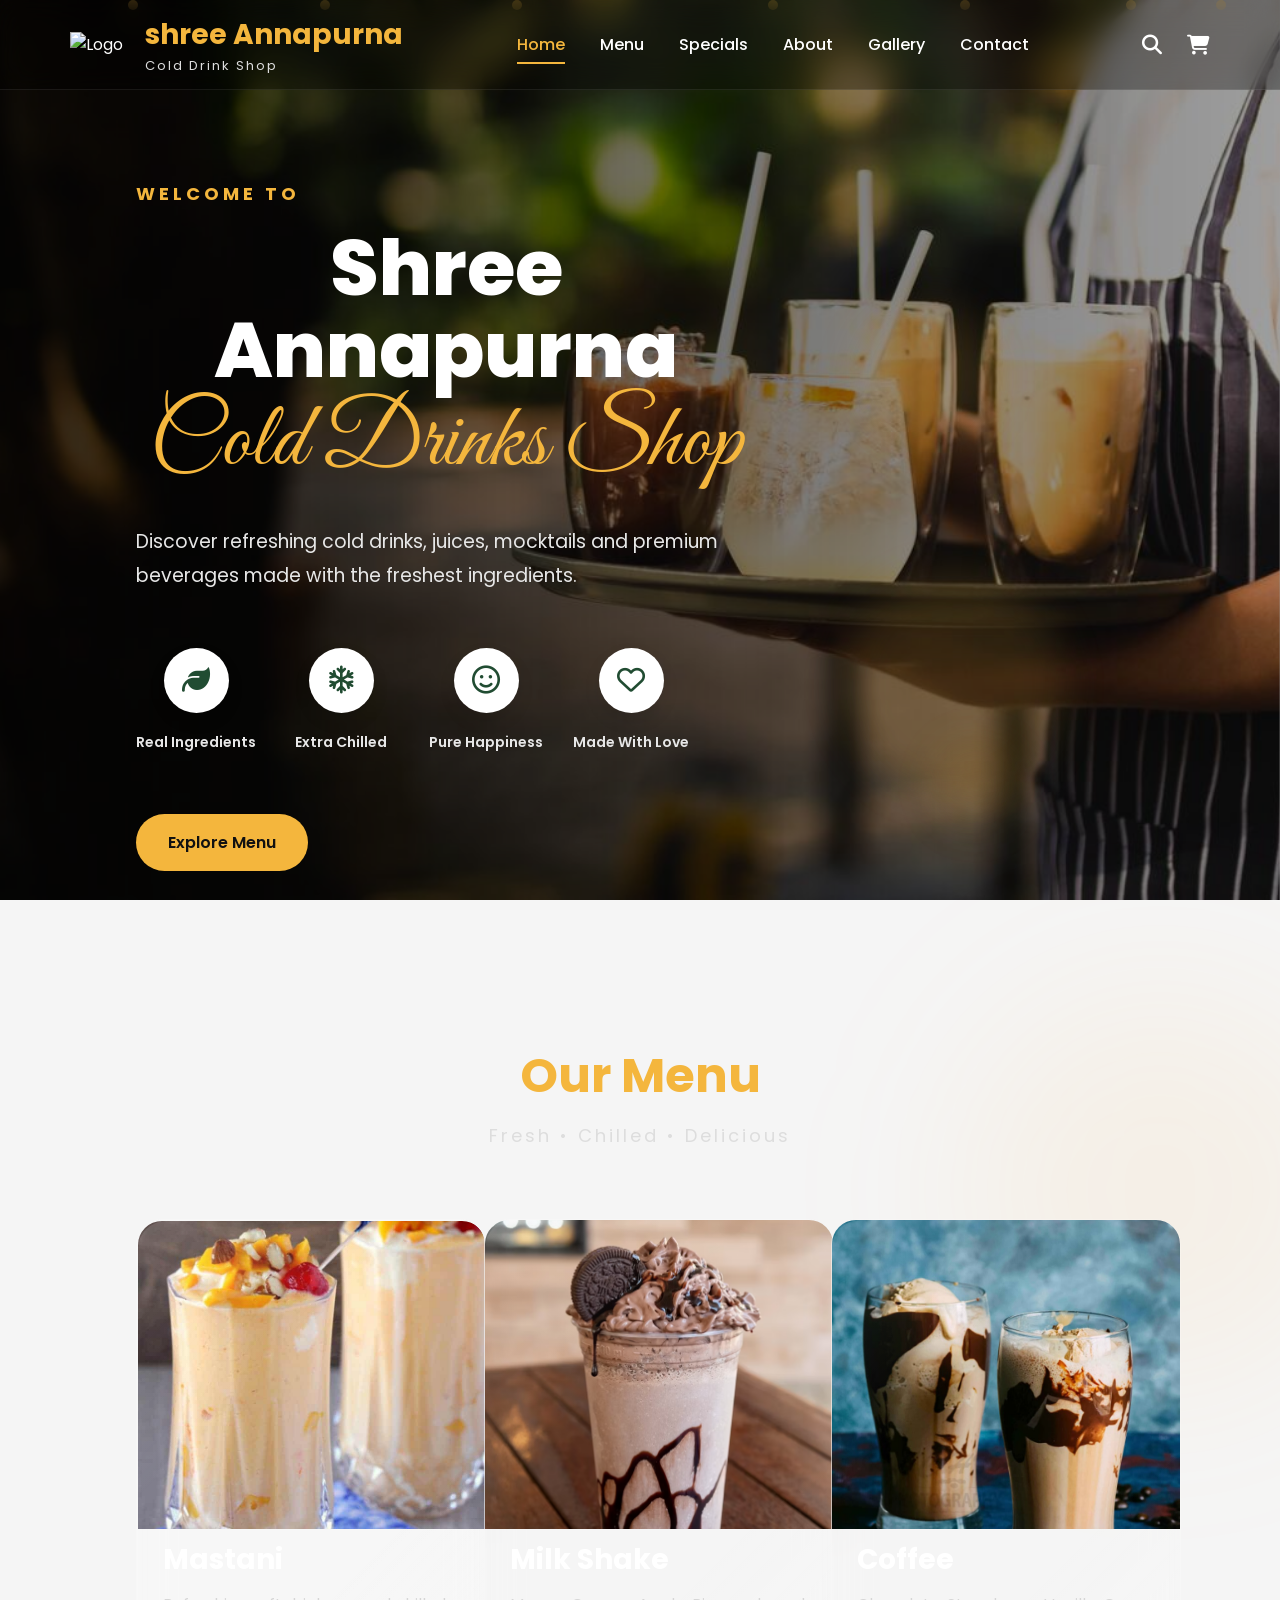
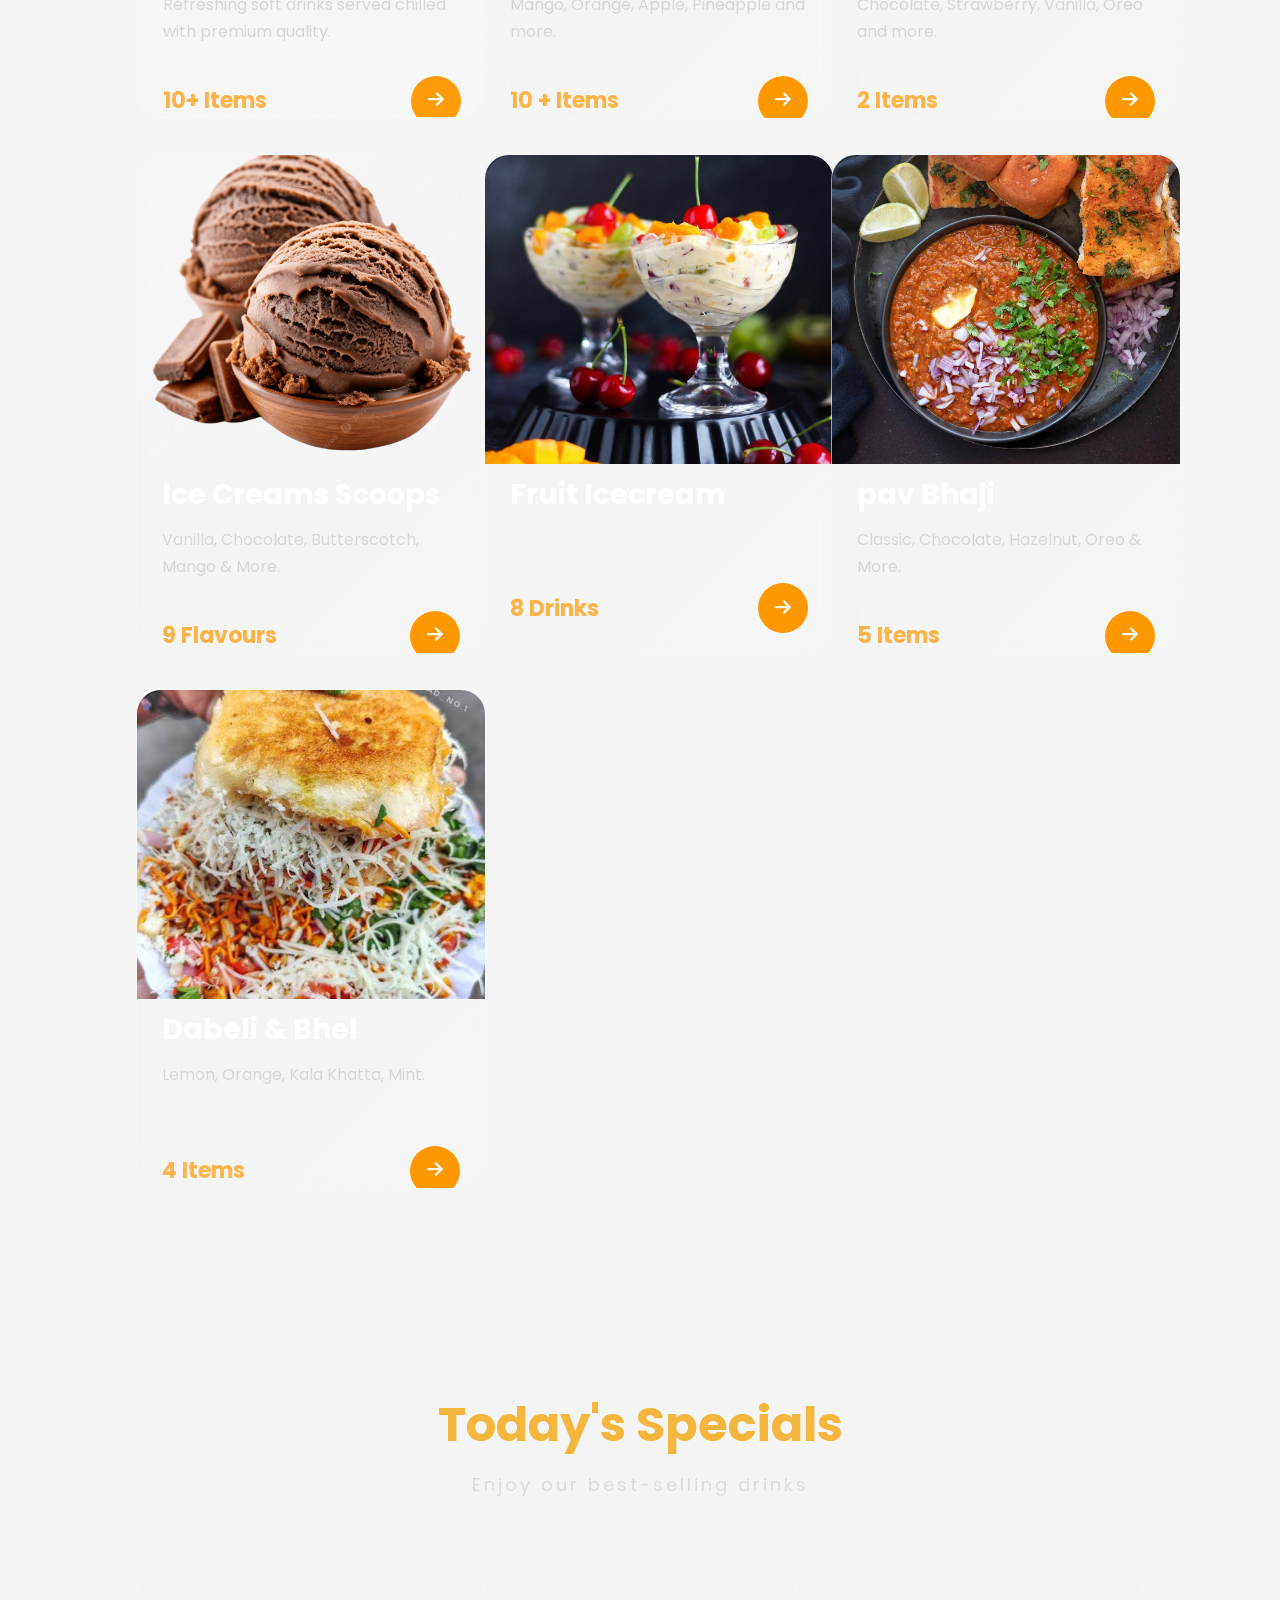
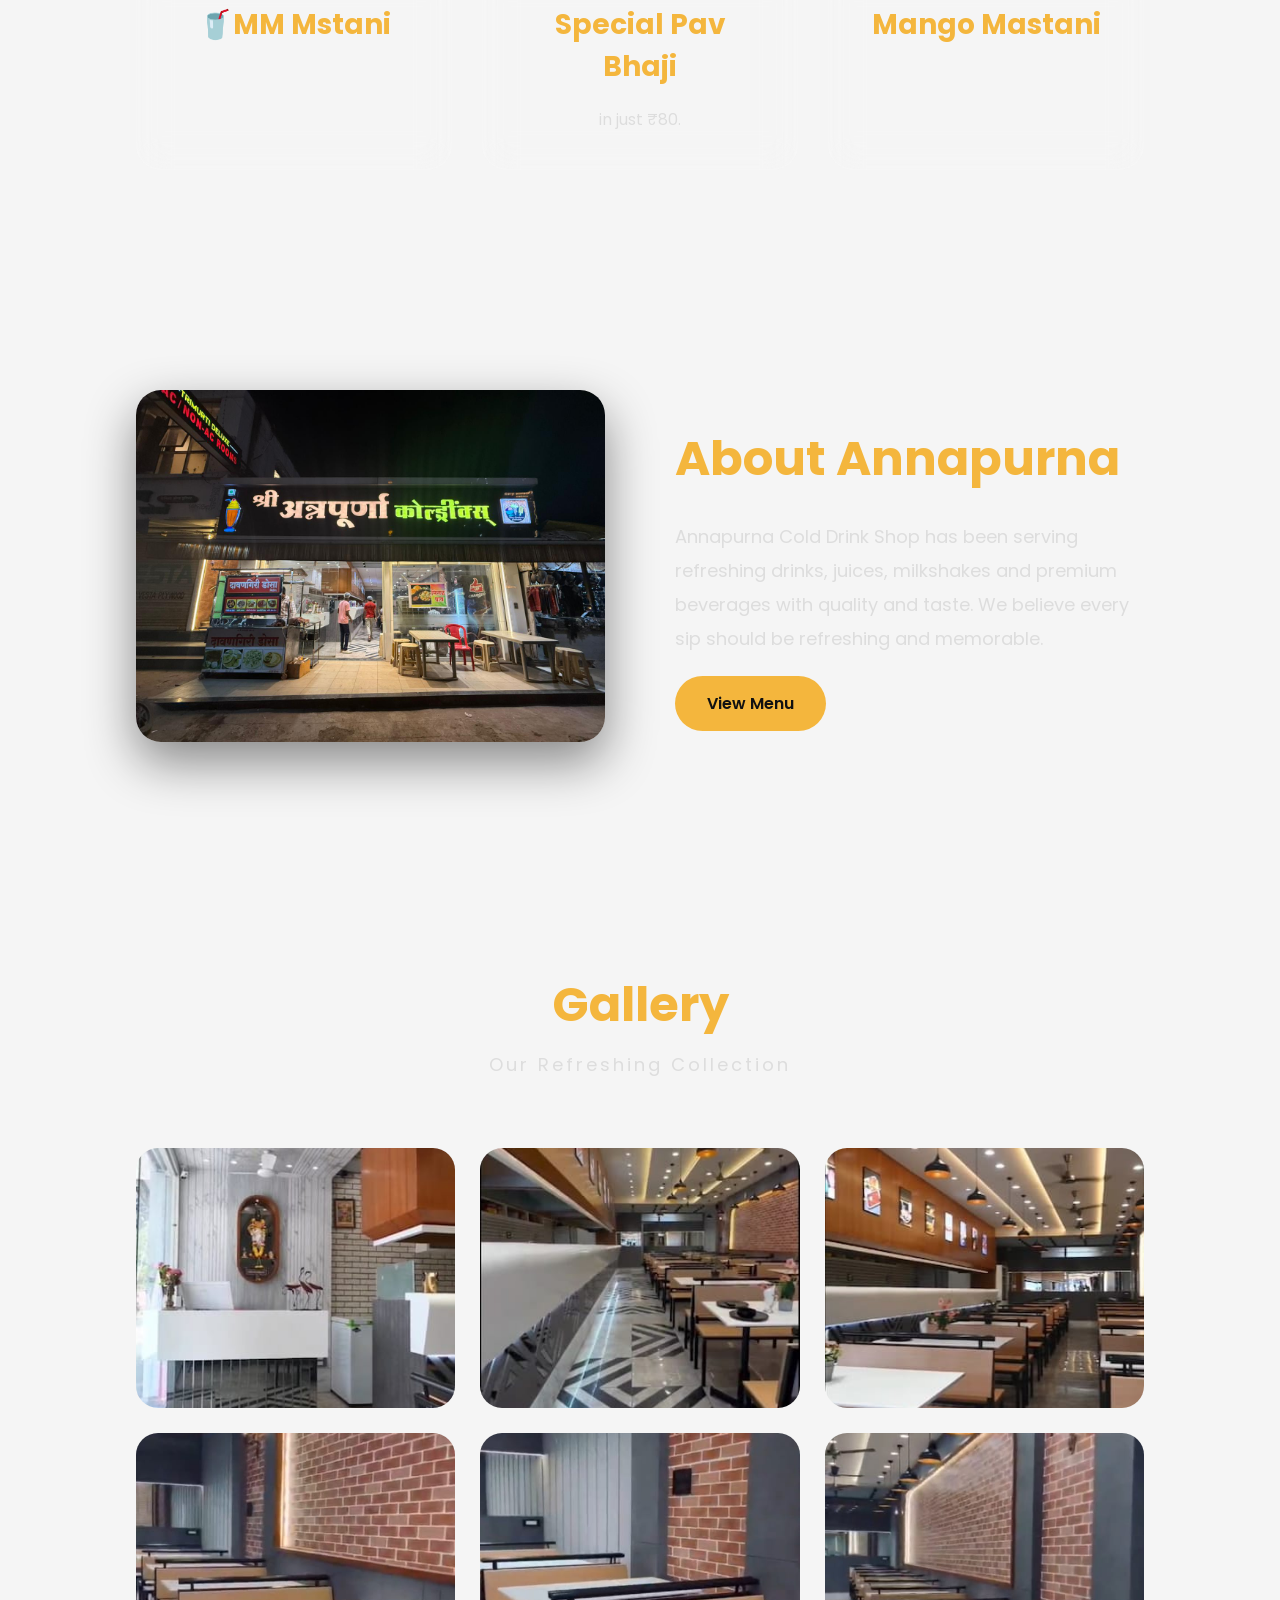
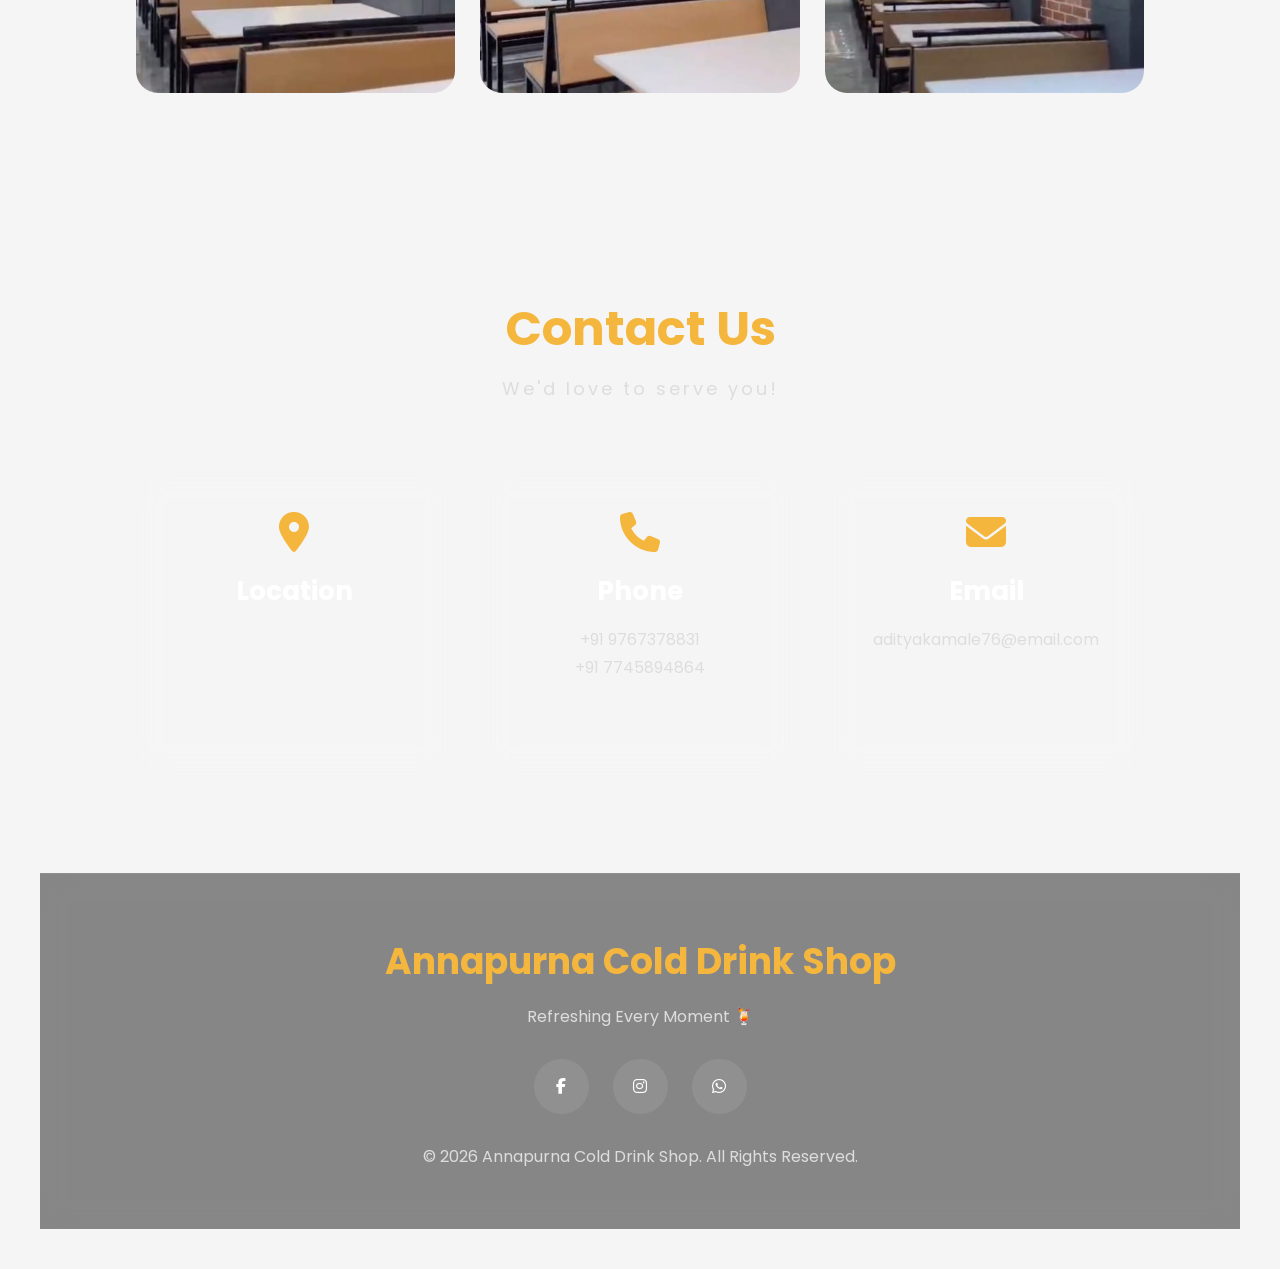
==== index.html @ a6bd31ee "Add files via upload" ====
<!DOCTYPE html>
<html lang="en">

<head>

    <meta charset="UTF-8">
    <meta name="viewport" content="width=device-width, initial-scale=1.0">

    <title>Annapurna Cold Drink Shop</title>

    <link rel="stylesheet" href="menu1.css">

    <!-- Google Fonts -->
    <link rel="preconnect" href="https://fonts.googleapis.com">

    <link rel="preconnect" href="https://fonts.gstatic.com" crossorigin>

    <link href="https://fonts.googleapis.com/css2?family=Poppins:wght@300;400;500;600;700;800&family=Great+Vibes&display=swap" rel="stylesheet">

    <!-- Font Awesome -->

    <link rel="stylesheet"
    href="https://cdnjs.cloudflare.com/ajax/libs/font-awesome/6.7.2/css/all.min.css">

</head>

<body>

    <!-- Background -->

    <div class="background"></div>

    <div class="overlay"></div>

    <!-- Floating Bubbles -->

    <div class="particles">

        <span></span>
        <span></span>
        <span></span>
        <span></span>
        <span></span>
        <span></span>
        <span></span>

    </div>

    <!-- ==========================
            NAVBAR
    =========================== -->

    <header class="navbar">

        <div class="logo">

            <img src="images/logo.png" alt="Logo">

            <div class="logo-text">

                <h2>shree Annapurna</h2>

                <p>Cold Drink Shop</p>

            </div>

        </div>

        <nav>

            <ul>

                <li><a href="#" class="active">Home</a></li>

                <li><a href="#menu">Menu</a></li>

                <li><a href="#special">Specials</a></li>

                <li><a href="#about">About</a></li>

                <li><a href="#gallery">Gallery</a></li>

                <li><a href="#contact">Contact</a></li>

            </ul>

        </nav>

        <div class="nav-icons">

            <i class="fa-solid fa-magnifying-glass"></i>

            <i class="fa-solid fa-cart-shopping"></i>

        </div>

    </header>

    <!-- ==========================
            HERO
    =========================== -->

    <section class="hero" id="home">

        <!-- Left Side -->

        <div class="hero-left">

            <h4>WELCOME TO</h4>

            <h1>

                Shree Annapurna

                <span>Cold Drinks Shop</span>

            </h1>

            <p>

                Discover refreshing cold drinks, juices,
                mocktails and premium beverages made
                with the freshest ingredients.

            </p>

			
			
			<div class="features">

<div class="feature">

<i class="fa-solid fa-leaf"></i>

<p>Real Ingredients</p>

</div>

<div class="feature">

<i class="fa-regular fa-snowflake"></i>

<p>Extra Chilled</p>

</div>

<div class="feature">

<i class="fa-regular fa-face-smile"></i>

<p>Pure Happiness</p>

</div>

<div class="feature">

<i class="fa-regular fa-heart"></i>

<p>Made With Love</p>

</div>

</div>


 <div class="hero-buttons">

                <a href="#menu" class="explore-btn">

                    Explore Menu

                </a>

               

            </div>


</div>
		
           

</div>

        

        <!-- Right Side -->

        <div class="hero-right">



            <div class="circle one"></div>

            <div class="circle two"></div>

            <div class="circle three"></div>

        </div>

    </section>

    <!-- ==========================
            MENU
    =========================== -->

    <section id="menu" class="menu-section">

        <div class="section-heading">

            <h2>Our Menu</h2>

            <p>

                Fresh • Chilled • Delicious

            </p>

        </div>

         <div class="menu-grid">

            <!-- mastani -->

            <a href="mastani.html" class="card">

               <div class="card">
    <div class="card-image">
        <img src="images/mastani.jpg" alt="Cold Drink">
    </div>

    <div class="card-content">
        <h3>Mastani</h3>
        <p>Refreshing soft drinks served chilled with premium quality.</p>

        <div class="price-row">
            <span>10+ Items</span>
            <button>

                            <i class="fa-solid fa-arrow-right"></i>

                        </button>
        </div>
    </div>
</div>

            </a>

            <!-- milkshake -->

            <a href="milkshake.html" class="card">

                <div class="card-image">

                    <img src="images/milkshake.avif" alt="Juices">

                </div>

                <div class="card-content">

                    <h3>Milk Shake</h3>

                    <p>

                        Mango, Orange,
                        Apple, Pineapple
                        and more.

                    </p>

                    <div class="price-row">

                        <span>10	+ Items</span>

                        <button>

                            <i class="fa-solid fa-arrow-right"></i>

                        </button>

                    </div>

                </div>

            </a>

            <!-- Cold Coffee -->

            <a href="ColdCoffee.html" class="card">

                <div class="card-image">

                    <img src="images/coffee.jpeg" alt="Milkshakes">

                </div>

                <div class="card-content">

                    <h3>Coffee</h3>

                    <p>

                        Chocolate,
                        Strawberry,
                        Vanilla,
                        Oreo and more.

                    </p>

                    <div class="price-row">

                        <span>2 Items</span>

                        <button>

                            <i class="fa-solid fa-arrow-right"></i>

                        </button>

                    </div>

                </div>

            </a>
			            <!-- Ice Creams -->

            <a href="ice-creams.html" class="card">

                <div class="card-image">

                    <img src="images/ice cream scoop.png" alt="Ice Cream">

                </div>

                <div class="card-content">

                    <h3>Ice Creams Scoops</h3>

                    <p>

                        Vanilla, Chocolate,
                        Butterscotch,
                        Mango & More.

                    </p>

                    <div class="price-row">

                        <span>9 Flavours</span>

                        <button>

                            <i class="fa-solid fa-arrow-right"></i>

                        </button>

                    </div>

                </div>

            </a>

            <!--Special Fruit Icecream -->

            <a href="fruiticecream.html" class="card">

                <div class="card-image">

                    <img src="images/specialice.jpeg" alt="Mocktails">

                </div>

                <div class="card-content">

                    <h3> Fruit Icecream</h3>

                   

                    <div class="price-row">

                        <span>8 Drinks</span>

                        <button>

                            <i class="fa-solid fa-arrow-right"></i>

                        </button>

                    </div>

                </div>

            </a>

            <!-- pav Bhaji -->

            <a href="pavbhaji.html" class="card">

                <div class="card-image">

                    <img src="images/pp.jpg" alt="Coffee">

                </div>

                <div class="card-content">

                    <h3> pav Bhaji</h3>

                    <p>

                        Classic,
                        Chocolate,
                        Hazelnut,
                        Oreo & More.

                    </p>

                    <div class="price-row">

                        <span>5 Items</span>

                        <button>

                            <i class="fa-solid fa-arrow-right"></i>

                        </button>

                    </div>

                </div>

            </a>

            <!--Dabeli & Bhel-->

            <a href="dabeli.html" class="card">

                <div class="card-image">

                    <img src="images/dabeli.jpeg" alt="Soda">

                </div>

                <div class="card-content">

                    <h3>Dabeli & Bhel</h3>

                    <p>

                        Lemon,
                        Orange,
                        Kala Khatta,
                        Mint.

                    </p>

                    <div class="price-row">

                        <span>4 Items</span>

                        <button>

                            <i class="fa-solid fa-arrow-right"></i>

                        </button>

                    </div>

                </div>

            </a>

            

        </div>

    </section>


    <!-- ==========================
            SPECIAL OFFERS
    =========================== -->

    <section id="special" class="special-section">

        <div class="section-heading">

            <h2>Today's Specials</h2>

            <p>Enjoy our best-selling drinks</p>

        </div>

        <div class="special-container">

            <div class="special-card">

                <h3>🥤MM Mstani</h3>

                <p></p>

            </div>

            <div class="special-card">

                <h3>Special Pav Bhaji</h3>

                <p>in just ₹80.</p>

            </div>

            <div class="special-card">

                <h3>Mango Mastani</h3>

                <p></p>

            </div>

        </div>

    </section>

    <!-- ==========================
            ABOUT
    =========================== -->

    <section id="about" class="about-section">

        <div class="about-image">

            <img src="images/shop.jpeg" alt="Shop">

        </div>

        <div class="about-content">

            <h2>About Annapurna</h2>

            <p>

                Annapurna Cold Drink Shop has been serving refreshing drinks,
                juices, milkshakes and premium beverages with quality and taste.
                We believe every sip should be refreshing and memorable.

            </p>

            <a href="#menu" class="explore-btn">

                View Menu

            </a>

        </div>

    </section>

    <!-- ==========================
            GALLERY
    =========================== -->

    <section id="gallery" class="gallery-section">

        <div class="section-heading">

            <h2>Gallery</h2>

            <p>Our Refreshing Collection</p>

        </div>

        <div class="gallery-grid">

            <img src="images/anu1.jpeg" alt="">
            <img src="images/anu2.jpeg" alt="">
            <img src="images/anu3.jpeg" alt="">
            <img src="images/anu4.jpeg" alt="">
            <img src="images/anu5.jpeg" alt="">
            <img src="images/anu6.jpeg" alt="">

        </div>

    </section>

    <!-- ==========================
            CONTACT
    =========================== -->

    <section id="contact" class="contact-section">

        <div class="section-heading">

            <h2>Contact Us</h2>

            <p>We'd love to serve you!</p>

        </div>

        <div class="contact-box">

            <div>

                <i class="fa-solid fa-location-dot"></i>

                <h3>Location</h3>
               <iframe
                src="https://www.google.com/maps?q=17.676378,75.331131&z=18&output=embed"
                width="80%"
                height="100"
                style="border:0; border-radius:15px;"
                allowfullscreen=""
                loading="lazy"
                referrerpolicy="no-referrer-when-downgrade">
            </iframe>
            </div>

            <div>

                <i class="fa-solid fa-phone"></i>

                <h3>Phone</h3>

                <p>+91 9767378831</p>
				<p>+91 7745894864</p>

            </div>

            <div>

                <i class="fa-solid fa-envelope"></i>

                <h3>Email</h3>

                <p>adityakamale76@email.com</p>

            </div>

        </div>

    </section>

    <!-- ==========================
            FOOTER
    =========================== -->

    <footer>

        <h2>Annapurna Cold Drink Shop</h2>

        <p>Refreshing Every Moment 🍹</p>

        <div class="footer-social">

            <a href="#"><i class="fab fa-facebook-f"></i></a>

            <a href="#"><i class="fab fa-instagram"></i></a>

            <a href="#"><i class="fab fa-whatsapp"></i></a>

        </div>

        <p class="copyright">

            © 2026 Annapurna Cold Drink Shop. All Rights Reserved.

        </p>

    </footer>

    <script src="script.js"></script>

</body>

</html>
---- menu1.css ----
/*==========================================
            GOOGLE FONT & RESET
==========================================*/

*{
    margin:0;
    padding:0;
    box-sizing:border-box;
    scroll-behavior:smooth;
}

body{

    font-family:'Poppins',sans-serif;
    background:#000;
    color:#fff;
    overflow-x:hidden;

}

:root{

    --gold:#f4b63d;
    --white:#ffffff;
    --glass:rgba(255,255,255,.08);

}

/*==========================================
            BACKGROUND
==========================================*/

.background{

    position:fixed;
    inset:0;

    background:url("images/hero-bg.jpg")
    center center/cover no-repeat;

    z-index:-3;

    animation:zoomBg 18s ease-in-out infinite alternate;

}

.overlay{

    position:fixed;
    inset:0;

    background:linear-gradient(
        90deg,
        rgba(0,0,0,.82),
        rgba(0,0,0,.55),
        rgba(0,0,0,.35)
    );

    z-index:-2;

}

@keyframes zoomBg{

    from{

        transform:scale(1);

    }

    to{

        transform:scale(1.08);

    }

}

/*==========================================
            FLOATING PARTICLES
==========================================*/

.particles{

    position:fixed;
    inset:0;
    pointer-events:none;
    overflow:hidden;

}

.particles span{

    position:absolute;

    width:10px;
    height:10px;

    background:var(--gold);

    border-radius:50%;

    opacity:.5;

    animation:float 15s linear infinite;

}

.particles span:nth-child(1){

left:10%;
animation-duration:10s;

}

.particles span:nth-child(2){

left:25%;
animation-duration:15s;

}

.particles span:nth-child(3){

left:40%;
animation-duration:12s;

}

.particles span:nth-child(4){

left:60%;
animation-duration:18s;

}

.particles span:nth-child(5){

left:75%;
animation-duration:11s;

}

.particles span:nth-child(6){

left:88%;
animation-duration:16s;

}

.particles span:nth-child(7){

left:95%;
animation-duration:13s;

}

@keyframes float{

0%{

transform:translateY(110vh) scale(.5);
opacity:0;

}

20%{

opacity:.6;

}

100%{

transform:translateY(-20vh) scale(1.6);
opacity:0;

}

}

/*==========================================
            NAVBAR
==========================================*/

.navbar{

position:fixed;

top:0;
left:0;

width:100%;
height:90px;

display:flex;

justify-content:space-between;

align-items:center;

padding:0 70px;

background:rgba(0,0,0,.30);

backdrop-filter:blur(15px);

border-bottom:1px solid rgba(255,255,255,.08);

z-index:9999;

}

.logo{

display:flex;

align-items:center;

gap:15px;

}

.logo img{

width:60px;

}

.logo-text h2{

font-size:28px;

color:var(--gold);

}

.logo-text p{

font-size:13px;

letter-spacing:2px;

color:#ddd;

}

.navbar nav ul{

display:flex;

gap:35px;

list-style:none;

}

.navbar nav ul li a{

text-decoration:none;

color:#fff;

font-size:16px;

font-weight:500;

position:relative;

transition:.3s;

}

.navbar nav ul li a:hover,

.navbar nav ul li a.active{

color:var(--gold);

}

.navbar nav ul li a::after{

content:"";

position:absolute;

bottom:-8px;
left:0;

width:0;
height:2px;

background:var(--gold);

transition:.4s;

}

.navbar nav ul li a:hover::after,

.navbar nav ul li a.active::after{

width:100%;

}

.nav-icons{

display:flex;

gap:25px;

}

.nav-icons i{

font-size:20px;

cursor:pointer;

transition:.3s;

}

.nav-icons i:hover{

color:var(--gold);

transform:scale(1.2);

}

/*==========================================
            HERO SECTION
==========================================*/

.hero{

min-height:100vh;

padding:130px 8% 60px;

display:flex;

align-items:center;

justify-content:space-between;

gap:60px;

}

.hero-left{

max-width:620px;

animation:fadeLeft 1s ease;

}

.hero-left h4{

font-size:18px;

letter-spacing:4px;

color:var(--gold);

margin-bottom:20px;

}

.hero-left h1{

font-size:78px;

line-height:82px;

font-weight:800;

}

.hero-left h1 span{

display:block;

font-family:'Great Vibes',cursive;

font-size:92px;

font-weight:400;

color:var(--gold);

margin-top:12px;

}

.hero-left p{

margin:35px 0;

font-size:19px;

line-height:34px;

color:#e7e7e7;

}

/*==========================================
            BUTTONS
==========================================*/

.hero-buttons{

display:flex;

gap:20px;

margin-top:20px;

}

.explore-btn,

.contact-btn{

padding:16px 32px;

border-radius:40px;

text-decoration:none;

font-weight:600;

transition:.4s;

}

.explore-btn{

background:var(--gold);

color:#111;

}

.contact-btn{

border:2px solid var(--gold);

color:#fff;

}

.explore-btn:hover{

transform:translateY(-5px);

box-shadow:0 12px 30px rgba(244,182,61,.45);

}

.contact-btn:hover{

background:var(--gold);

color:#111;

}

/*==============================
FEATURES
==============================*/

.features{

    display:flex;
    gap:25px;
    margin-top:55px;
    flex-wrap:wrap;
}

.feature{

    width:120px;
    text-align:center;
}

.feature i{

    width:65px;
    height:65px;

    border-radius:50%;

    background:white;

    color:#214c32;

    display:flex;
    align-items:center;
    justify-content:center;

    margin:auto;

    font-size:28px;

    box-shadow:0 8px 18px rgba(0,0,0,.08);

    transition:.35s;
}

.feature:hover i{

    background:#214c32;
    color:white;

    transform:translateY(-8px);
}

.feature p{

    margin-top:12px;
    font-size:14px;
    font-weight:600;
}


/*==========================================
            HERO IMAGE
==========================================*/

.hero-right{

flex:1;

display:flex;

justify-content:center;

position:relative;

}

.hero-right img{

width:420px;

max-width:100%;

animation:drinkFloat 5s ease-in-out infinite;

filter:drop-shadow(0 20px 50px rgba(0,0,0,.45));

}

.circle{

position:absolute;

border-radius:50%;

background:rgba(244,182,61,.15);

filter:blur(20px);

}

.circle.one{

width:220px;
height:220px;
top:50px;
right:80px;

}

.circle.two{

width:140px;
height:140px;
bottom:80px;
left:40px;

}

.circle.three{

width:80px;
height:80px;
top:220px;
left:120px;

}

@keyframes drinkFloat{

0%{

transform:translateY(0);

}

50%{

transform:translateY(-18px);

}

100%{

transform:translateY(0);

}

}

@keyframes fadeLeft{

from{

opacity:0;
transform:translateX(-70px);

}

to{

opacity:1;
transform:translateX(0);

}

}
/*==========================================
            MENU SECTION
==========================================*/

.menu-section{

    padding:100px 8%;
    position:relative;

}

.section-heading{

    text-align:center;
    margin-bottom:70px;

}

.section-heading h2{

    font-size:48px;
    color:var(--gold);
    margin-bottom:10px;

}

.section-heading p{

    color:#ddd;
    font-size:18px;
    letter-spacing:3px;

}

/*==========================================
            MENU GRID
==========================================*/

.menu-grid{

    display:grid;

    grid-template-columns:repeat(auto-fit,minmax(280px,1fr));

    gap:35px;

}

/*==========================================
            CARD
==========================================*/
.card {
	
	
    position: relative;
    width: 350px;
    height: 500px;
    overflow: hidden;
    border-radius: 20px;
    cursor: pointer;
}

/* Image covers the entire card */
.card-image {
    position: absolute;
    top: 0;
    left: 0;
    width: 100%;
    height: 100%;
    overflow: hidden;
}

.card-image img {
    width: 100%;
    height: 100%;
    object-fit: cover;   /* Fills the whole card */
    transition: 0.5s;
}

/* Hover Animation */
.card:hover .card-image img {
    transform: scale(1.1) rotate(-3deg);
}

/* Dark overlay for readability */
.card::after {
    content: "";
    position: absolute;
    inset: 0;
    background: linear-gradient(
        to top,
        rgba(0,0,0,0.85),
        rgba(0,0,0,0.35),
        rgba(0,0,0,0.1)
    );
}

/* Content over image */
.card-content {
    position: absolute;
    bottom: 0;
    left: 0;
    width: 100%;
    padding: 25px;
    z-index: 2;
    color: white;
}

.card-content h3 {
    font-size: 28px;
    margin-bottom: 10px;
}

.card-content p {
    color: #eee;
    line-height: 1.6;
}

.price-row {
    margin-top: 20px;
    display: flex;
    justify-content: space-between;
    align-items: center;
}

.price-row span {
    color: var(--gold);
    font-size: 30px;
    font-weight: bold;
}

.price-row button {
    width: 52px;
    height: 52px;
    border-radius: 50%;
    border: none;
    background: rgba(244,182,61,.15);
    color: var(--gold);
    cursor: pointer;
    transition: .4s;
}

.price-row button:hover {
    background: var(--gold);
    color: #111;
    transform: rotate(180deg);
}

/*==========================================
            CARD SHINE
==========================================*/

.card::before{

content:"";

position:absolute;

top:-120%;

left:-60%;

width:70px;

height:350px;

background:

rgba(255,255,255,.18);

transform:rotate(25deg);

transition:.8s;

}

.card:hover::before{

left:140%;

}

/*==========================================
            IMAGE GLOW
==========================================*/

.card:hover img{

filter:

drop-shadow(0 0 12px rgba(244,182,61,.45))

drop-shadow(0 0 28px rgba(244,182,61,.35));

}

/*==========================================
            GLASS EFFECT
==========================================*/

.card::after{

content:"";

position:absolute;

inset:0;

pointer-events:none;

border-radius:28px;

background:

linear-gradient(

135deg,

rgba(255,255,255,.12),

transparent,

transparent,

rgba(255,255,255,.05)

);

}

/*==========================================
            CARD FLOAT
==========================================*/

.card{

animation:floatCard 6s ease-in-out infinite;

}

.card:nth-child(2){

animation-delay:.3s;

}

.card:nth-child(3){

animation-delay:.6s;

}

.card:nth-child(4){

animation-delay:.9s;

}

.card:nth-child(5){

animation-delay:1.2s;

}

.card:nth-child(6){

animation-delay:1.5s;

}

.card:nth-child(7){

animation-delay:1.8s;

}

.card:nth-child(8){

animation-delay:2.1s;

}

@keyframes floatCard{

0%{

transform:translateY(0);

}

50%{

transform:translateY(-8px);

}

100%{

transform:translateY(0);

}

}

/*==========================================
            SCROLL ANIMATION
==========================================*/

.card{

opacity:0;

transform:translateY(60px);

animation:fadeUp .8s forwards;

}

.card:nth-child(1){animation-delay:.2s;}
.card:nth-child(2){animation-delay:.4s;}
.card:nth-child(3){animation-delay:.6s;}
.card:nth-child(4){animation-delay:.8s;}
.card:nth-child(5){animation-delay:1s;}
.card:nth-child(6){animation-delay:1.2s;}
.card:nth-child(7){animation-delay:1.4s;}
.card:nth-child(8){animation-delay:1.6s;}

@keyframes fadeUp{

from{

opacity:0;

transform:translateY(70px);

}

to{

opacity:1;

transform:translateY(0);

}

}

/*==========================================
            SECTION BACKGROUND
==========================================*/

.menu-section::before{

content:"";

position:absolute;

width:400px;

height:400px;

border-radius:50%;

background:rgba(244,182,61,.08);

top:50px;

right:-120px;

filter:blur(90px);

}

.menu-section::after{

content:"";

position:absolute;

width:350px;

height:350px;

border-radius:50%;

background:rgba(255,255,255,.04);

left:-120px;

bottom:0;

filter:blur(90px);

}
/*==========================================
            SPECIAL SECTION
==========================================*/

.special-section{

    padding:100px 8%;

}

.special-container{

    display:grid;

    grid-template-columns:repeat(auto-fit,minmax(280px,1fr));

    gap:30px;

}

.special-card{

    background:rgba(255,255,255,.08);

    backdrop-filter:blur(16px);

    border-radius:25px;

    padding:35px;

    text-align:center;

    border:1px solid rgba(255,255,255,.1);

    transition:.4s;

}

.special-card:hover{

    transform:translateY(-12px);

    border-color:var(--gold);

    box-shadow:0 15px 40px rgba(244,182,61,.25);

}

.special-card h3{

    color:var(--gold);

    margin-bottom:18px;

    font-size:28px;

}

.special-card p{

    color:#ddd;

    line-height:28px;

}

/*==========================================
            ABOUT
==========================================*/

.about-section{

    padding:120px 8%;

    display:flex;

    align-items:center;

    justify-content:space-between;

    gap:70px;

    flex-wrap:wrap;

}

.about-image{

    flex:1;

    text-align:center;

}

.about-image img{

    width:100%;

    max-width:500px;

    border-radius:25px;

    box-shadow:0 20px 50px rgba(0,0,0,.45);

}

.about-content{

    flex:1;

}

.about-content h2{

    font-size:48px;

    color:var(--gold);

    margin-bottom:25px;

}

.about-content p{

    color:#ddd;

    font-size:18px;

    line-height:34px;

    margin-bottom:35px;

}

/*==========================================
            GALLERY
==========================================*/

.gallery-section{

    padding:100px 8%;

}

.gallery-grid{

    display:grid;

    grid-template-columns:repeat(auto-fit,minmax(250px,1fr));

    gap:25px;

}

.gallery-grid img{

    width:100%;

    height:260px;

    object-fit:cover;

    border-radius:22px;

    transition:.5s;

    cursor:pointer;

}

.gallery-grid img:hover{

    transform:scale(1.05);

    box-shadow:0 15px 40px rgba(244,182,61,.35);

}

/*==========================================
            CONTACT
==========================================*/

.contact-section{

    padding:100px 8%;

}

.contact-box{

    display:grid;

    grid-template-columns:repeat(auto-fit,minmax(250px,1fr));

    gap:30px;

}

.contact-box div{

    background:rgba(255,255,255,.08);

    backdrop-filter:blur(15px);

    border-radius:25px;

    text-align:center;

    padding:40px 30px;

    transition:.4s;

}

.contact-box div:hover{

    transform:translateY(-10px);

}

.contact-box i{

    font-size:40px;

    color:var(--gold);

    margin-bottom:20px;

}

.contact-box h3{

    margin-bottom:15px;

    font-size:26px;

}

.contact-box p{

    color:#ddd;

    line-height:28px;

}

/*==========================================
            FOOTER
==========================================*/

footer{

    padding:60px 8%;

    text-align:center;

    background:rgba(0,0,0,.45);

    backdrop-filter:blur(15px);

    border-top:1px solid rgba(255,255,255,.08);

}

footer h2{

    color:var(--gold);

    font-size:36px;

    margin-bottom:15px;

}

footer p{

    color:#ddd;

    margin-top:10px;

}

.footer-social{

    margin:30px 0;

}

.footer-social a{

    display:inline-flex;

    width:55px;

    height:55px;

    border-radius:50%;

    justify-content:center;

    align-items:center;

    margin:0 10px;

    text-decoration:none;

    background:rgba(255,255,255,.08);

    color:#fff;

    transition:.4s;

}

.footer-social a:hover{

    background:var(--gold);

    color:#111;

    transform:translateY(-8px);

}

/*==========================================
            SCROLLBAR
==========================================*/

::-webkit-scrollbar{

    width:10px;

}

::-webkit-scrollbar-thumb{

    background:var(--gold);

    border-radius:20px;

}

::-webkit-scrollbar-track{

    background:#111;

}

/*==========================================
            RESPONSIVE
==========================================*/

@media(max-width:1200px){

.hero{

    flex-direction:column;

    text-align:center;

}

.hero-left{

    max-width:100%;

}

.hero-right{

    margin-top:40px;

}

}

@media(max-width:992px){

.navbar{

    padding:20px;

    flex-direction:column;

    height:auto;

}

.navbar nav ul{

    flex-wrap:wrap;

    justify-content:center;

    gap:20px;

    margin:20px 0;

}

.hero{

    padding-top:170px;

}

.section-heading h2{

    font-size:40px;

}

.about-section{

    flex-direction:column;

}

}

@media(max-width:768px){

.hero-left h1{

    font-size:54px;

    line-height:60px;

}

.hero-left h1 span{

    font-size:64px;

}

.hero-buttons{

    flex-direction:column;

}

.hero-right img{

    width:320px;

}

.menu-grid,

.gallery-grid,

.special-container,

.contact-box{

    grid-template-columns:1fr;

}

}

@media(max-width:480px){

.logo-text h2{

    font-size:22px;

}

.hero{

    padding:160px 20px 70px;

}

.hero-left h1{

    font-size:42px;

    line-height:48px;

}

.hero-left h1 span{

    font-size:50px;

}

.hero-left p{

    font-size:16px;

    line-height:28px;

}

.section-heading h2{

    font-size:32px;

}

.card-content h3{

    font-size:24px;

}

.about-content h2{

    font-size:36px;

}

.about-content p{

    font-size:16px;

}

footer h2{

    font-size:28px;

}

}
body{

font-family:Poppins,sans-serif;

background:#f5f5f5;

margin:0;

padding:40px;

}

h1{

text-align:center;

margin-bottom:40px;

}

.menu{

display:grid;

grid-template-columns:repeat(auto-fit,minmax(220px,1fr));

gap:30px;

}

.item{

background:#fff;

border-radius:20px;

padding:20px;

text-align:center;

box-shadow:0 10px 20px rgba(0,0,0,.1);

transition:.3s;

}

.item:hover{

transform:translateY(-10px);

}

.item img{

width:140px;

height:180px;

object-fit:contain;

}

.item h3{

margin:10px 0;

}

.item h2{

color:#ff5722;

}
.card{

    background:rgba(255,255,255,.08);

    backdrop-filter:blur(20px);

    border:1px solid rgba(255,255,255,.12);

    border-radius:25px;

    overflow:hidden;

    transition:.4s;

    display:flex;

    flex-direction:column;

    text-decoration:none;

    color:#fff;

    position:relative;

}

.card:hover{

    transform:translateY(-12px);

    box-shadow:0 25px 45px rgba(0,0,0,.35);

    border-color:#ff9800;

}

/* glowing border */

.card::before{

    content:"";

    position:absolute;

    inset:0;

    border-radius:25px;

    padding:2px;

    background:linear-gradient(135deg,#ff9800,#ffcc70,#ff9800);

    -webkit-mask:
      linear-gradient(#fff 0 0) content-box,
      linear-gradient(#fff 0 0);

    -webkit-mask-composite:xor;

    opacity:0;

    transition:.4s;

}

.card:hover::before{

    opacity:1;

}

/* ===========================================
   CARD IMAGE
=========================================== */

/*==========================================
            CARD IMAGE
==========================================*/

.card-image{
    width:100%;
    height:62%;          /* Image takes 70% of card */
    padding:0;           /* Remove padding */
    margin:0;
    overflow:hidden;
    display:block;
    background:none;
}

.card-image img{
    width:100%;
    height:100%;
    object-fit:cover;    /* Cover the entire image area */
    display:block;
}

/* Remove image hover animation */
.card:hover .card-image img{
    transform:none;
    filter:none;
}
/* ===========================================
   CARD CONTENT
=========================================== */

.card-content{
    height:40%;
    padding:20px 25px;
    display:flex;
    flex-direction:column;
    justify-content:space-between;
}

.card-content h3{

    font-size:28px;

    margin-bottom:10px;

    color:#fff;

}

.card-content p{

    color:#d6d6d6;

    line-height:1.7;

    min-height:60px;

}

/* ===========================================
   PRICE ROW
=========================================== */

.price-row{

    display:flex;

    justify-content:space-between;

    align-items:center;

    margin-top:25px;

}

.price-row span{

    color:#ffb347;

    font-size:22px;

    font-weight:700;

}

.price-row button{

    width:50px;

    height:50px;

    border:none;

    border-radius:50%;

    background:#ff9800;

    color:#fff;

    cursor:pointer;

    transition:.35s;

    font-size:18px;

}

.price-row button:hover{

    transform:rotate(90deg) scale(1.1);

    background:#ffb347;

}
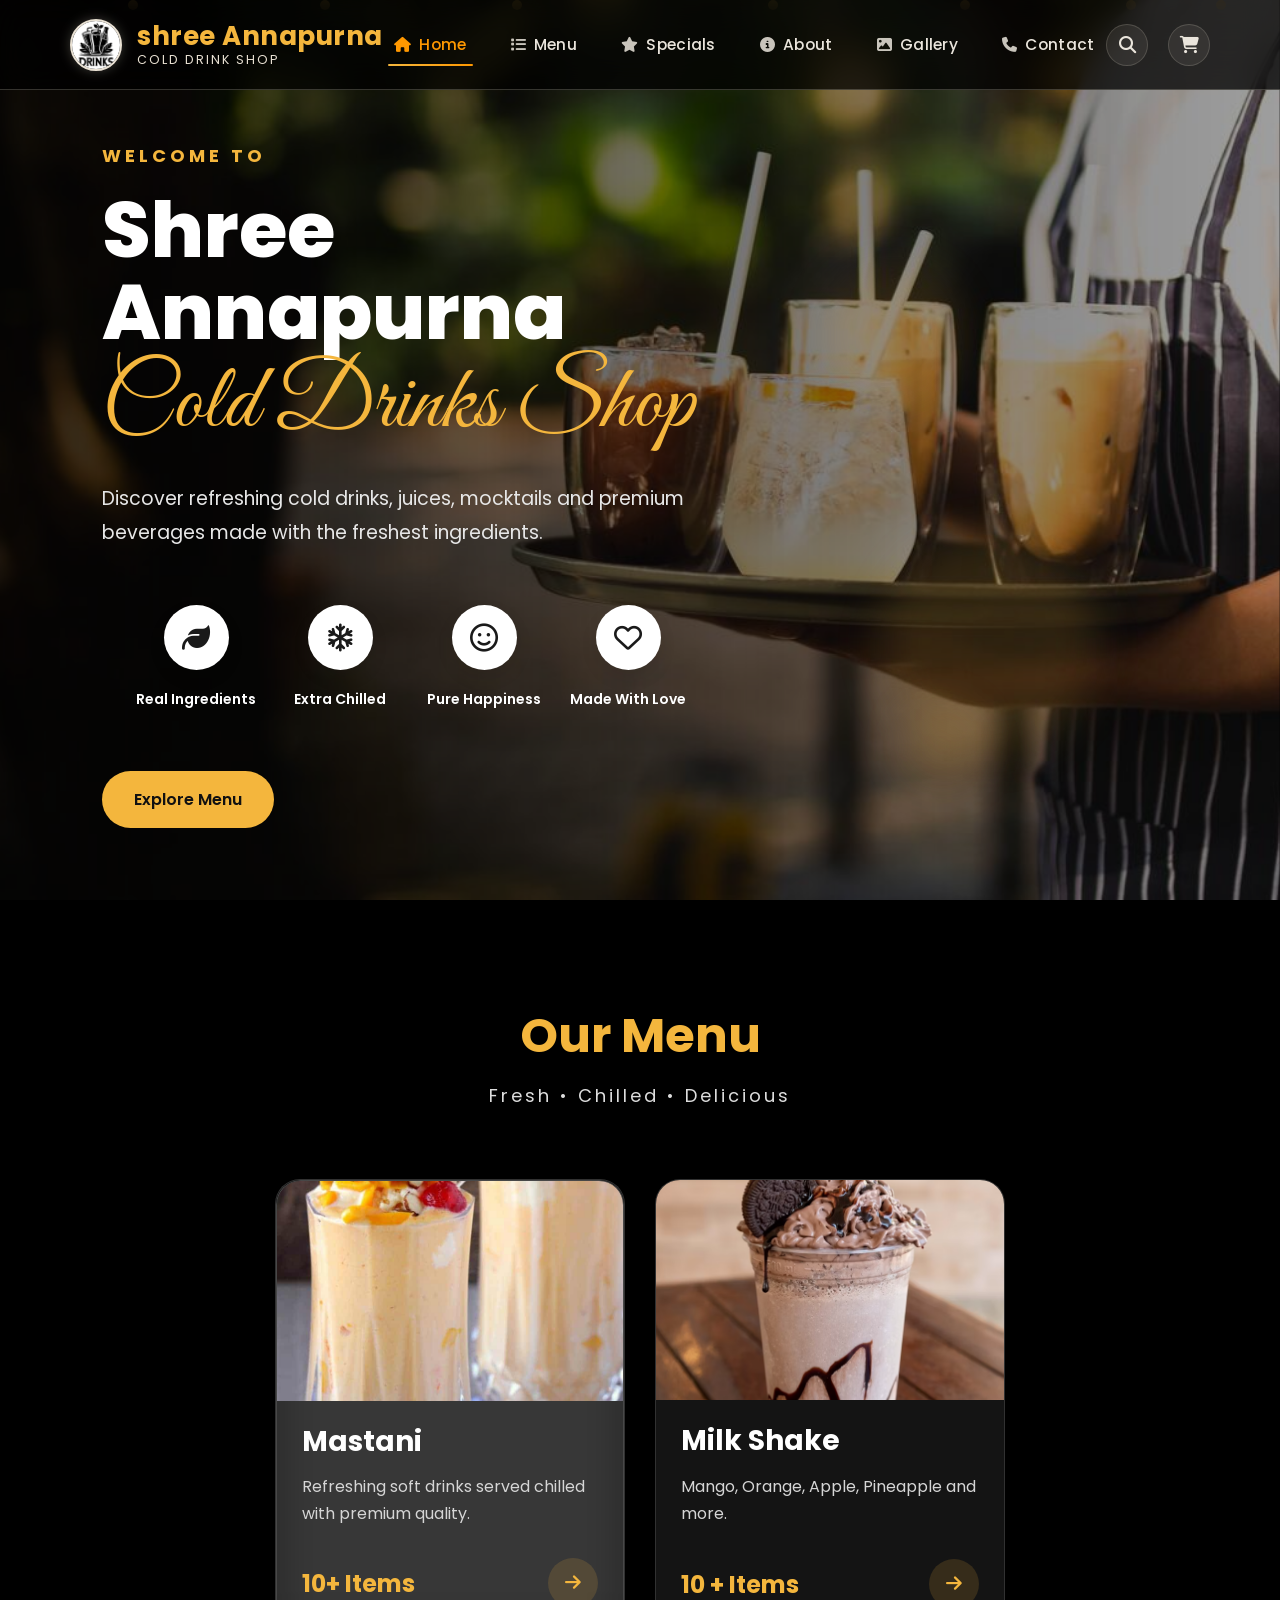
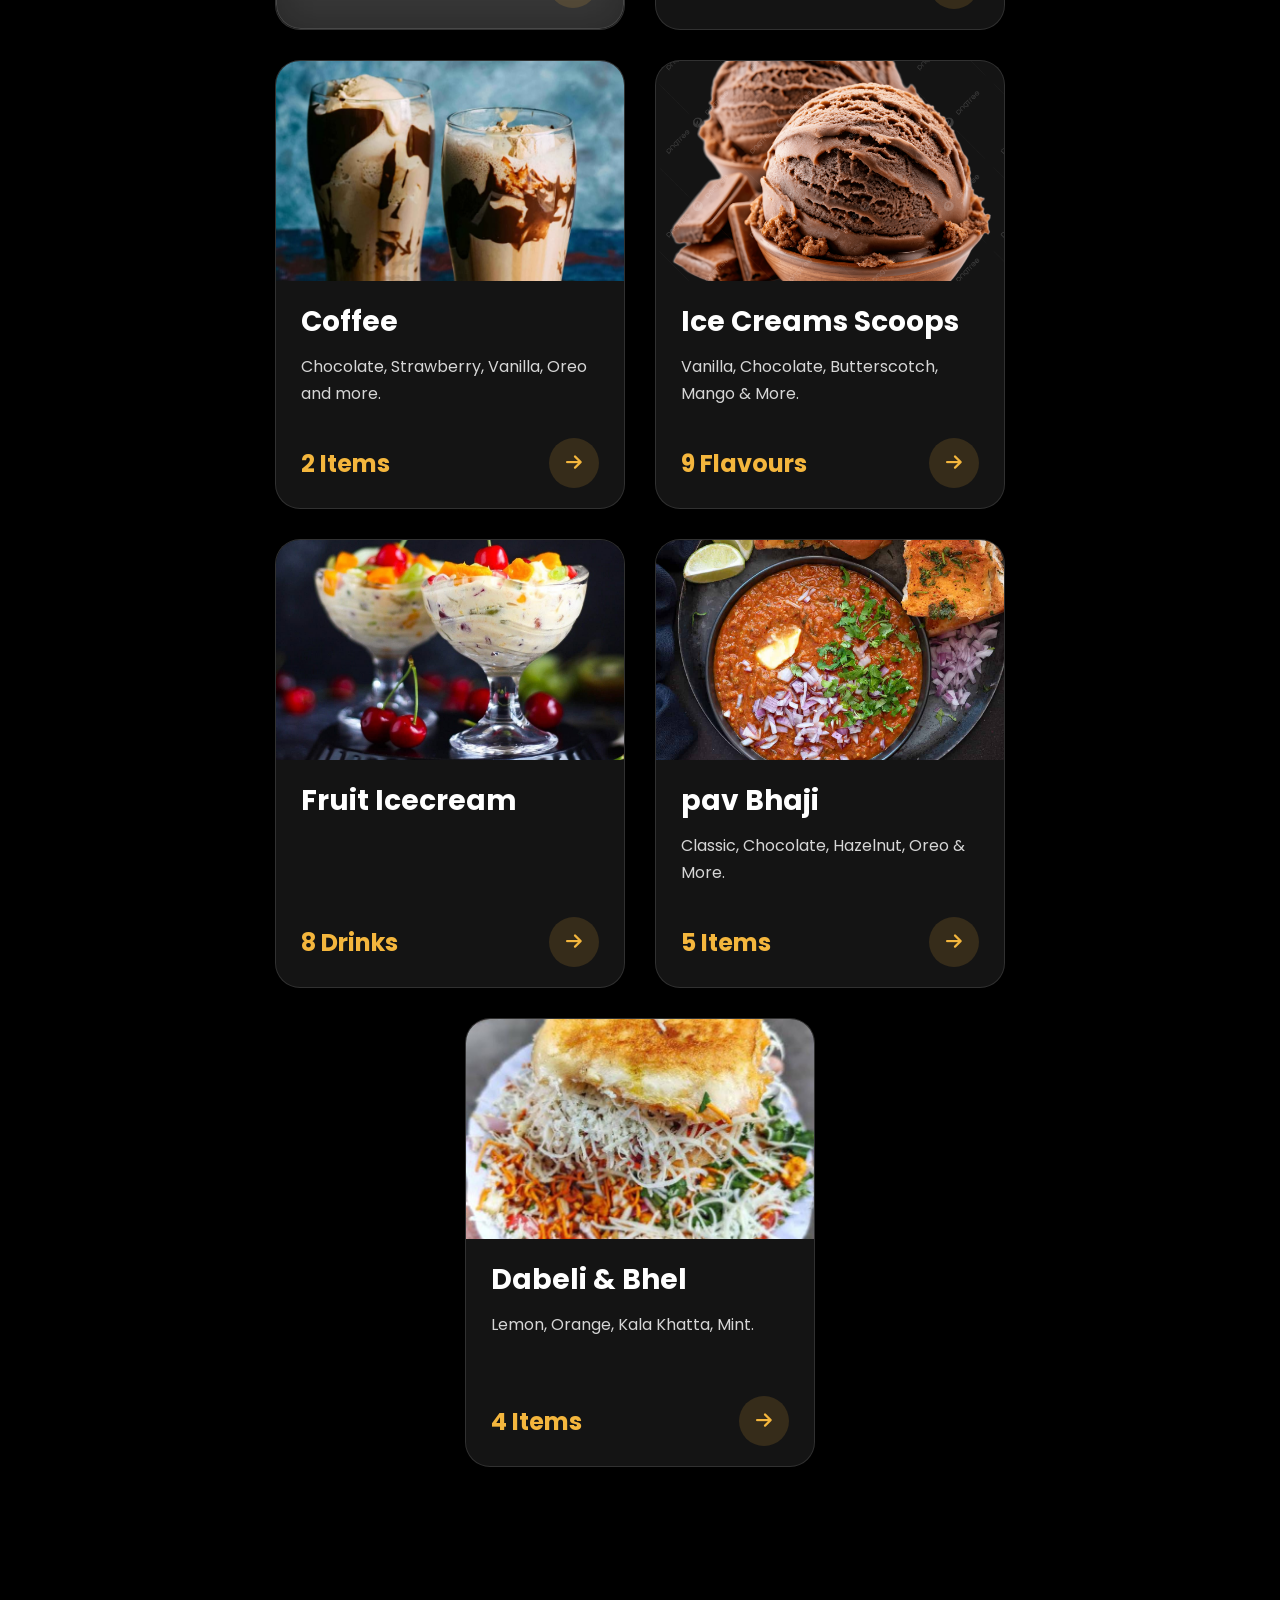
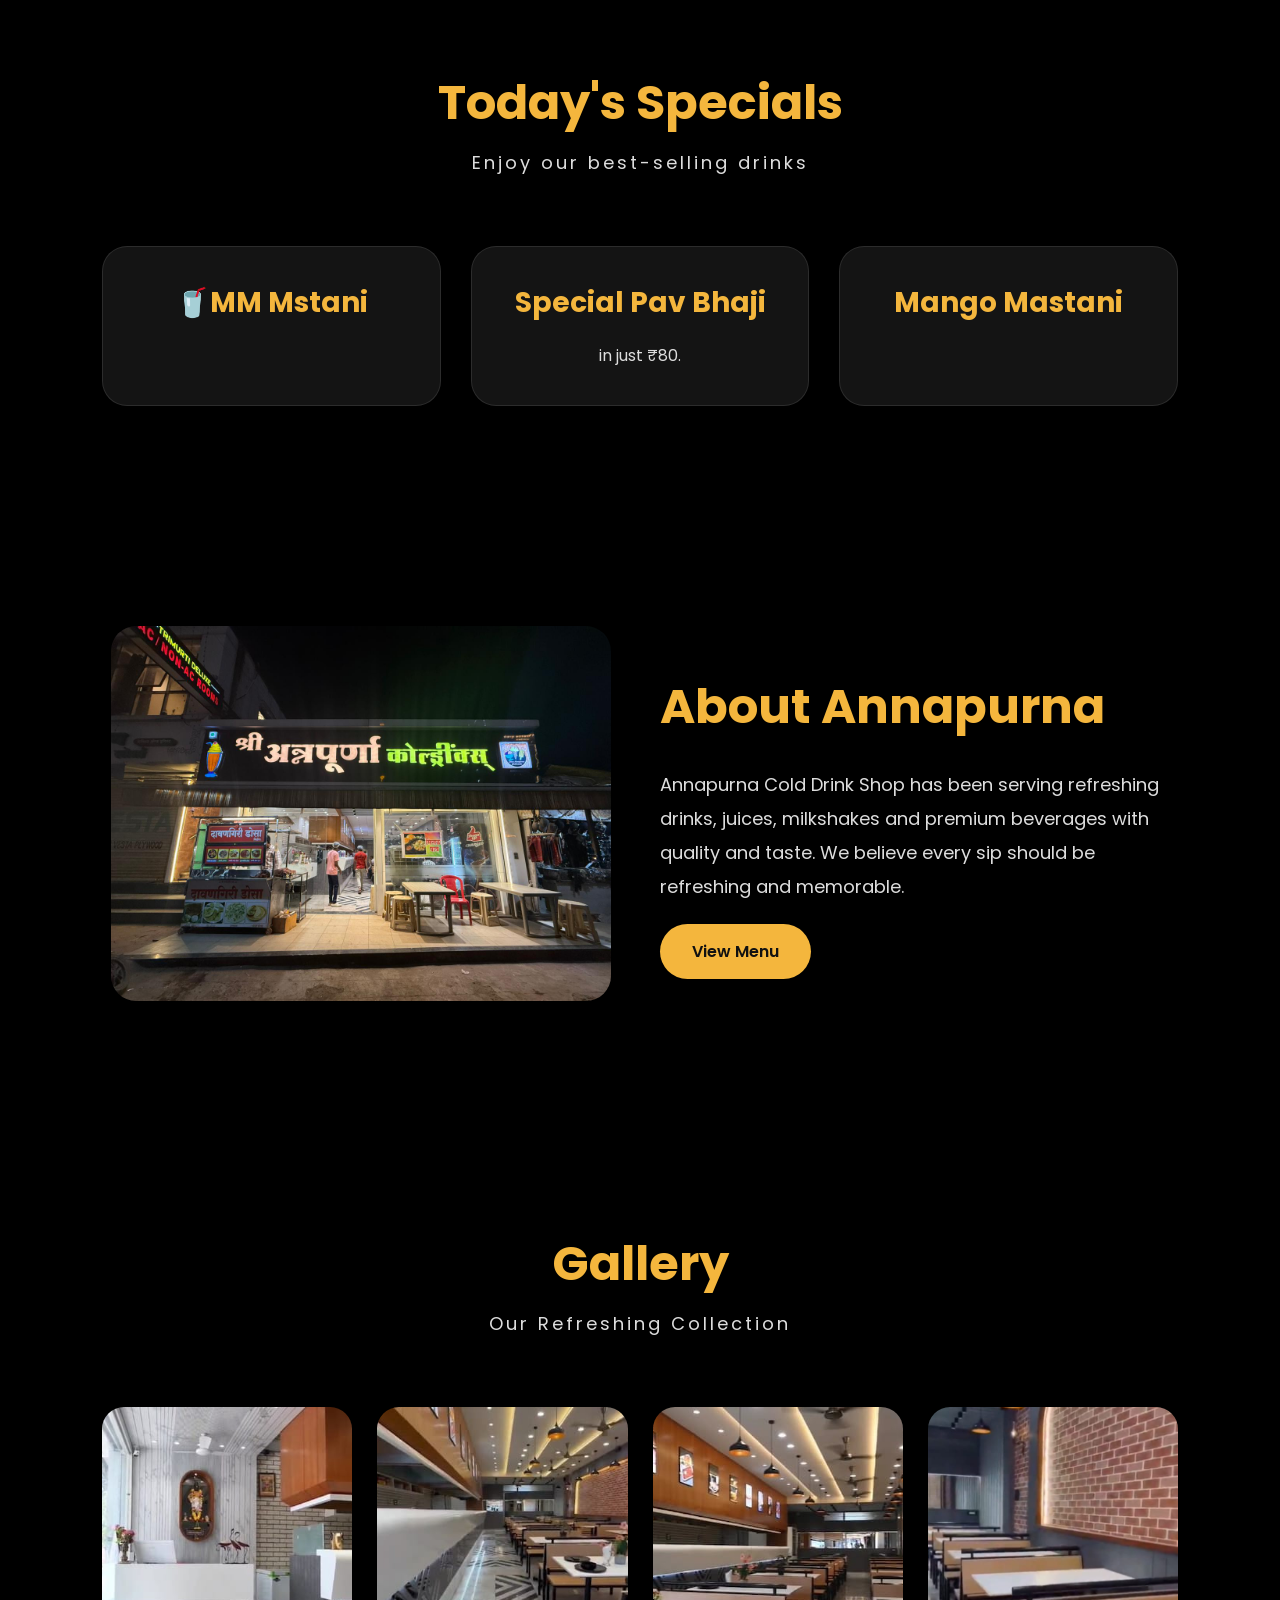
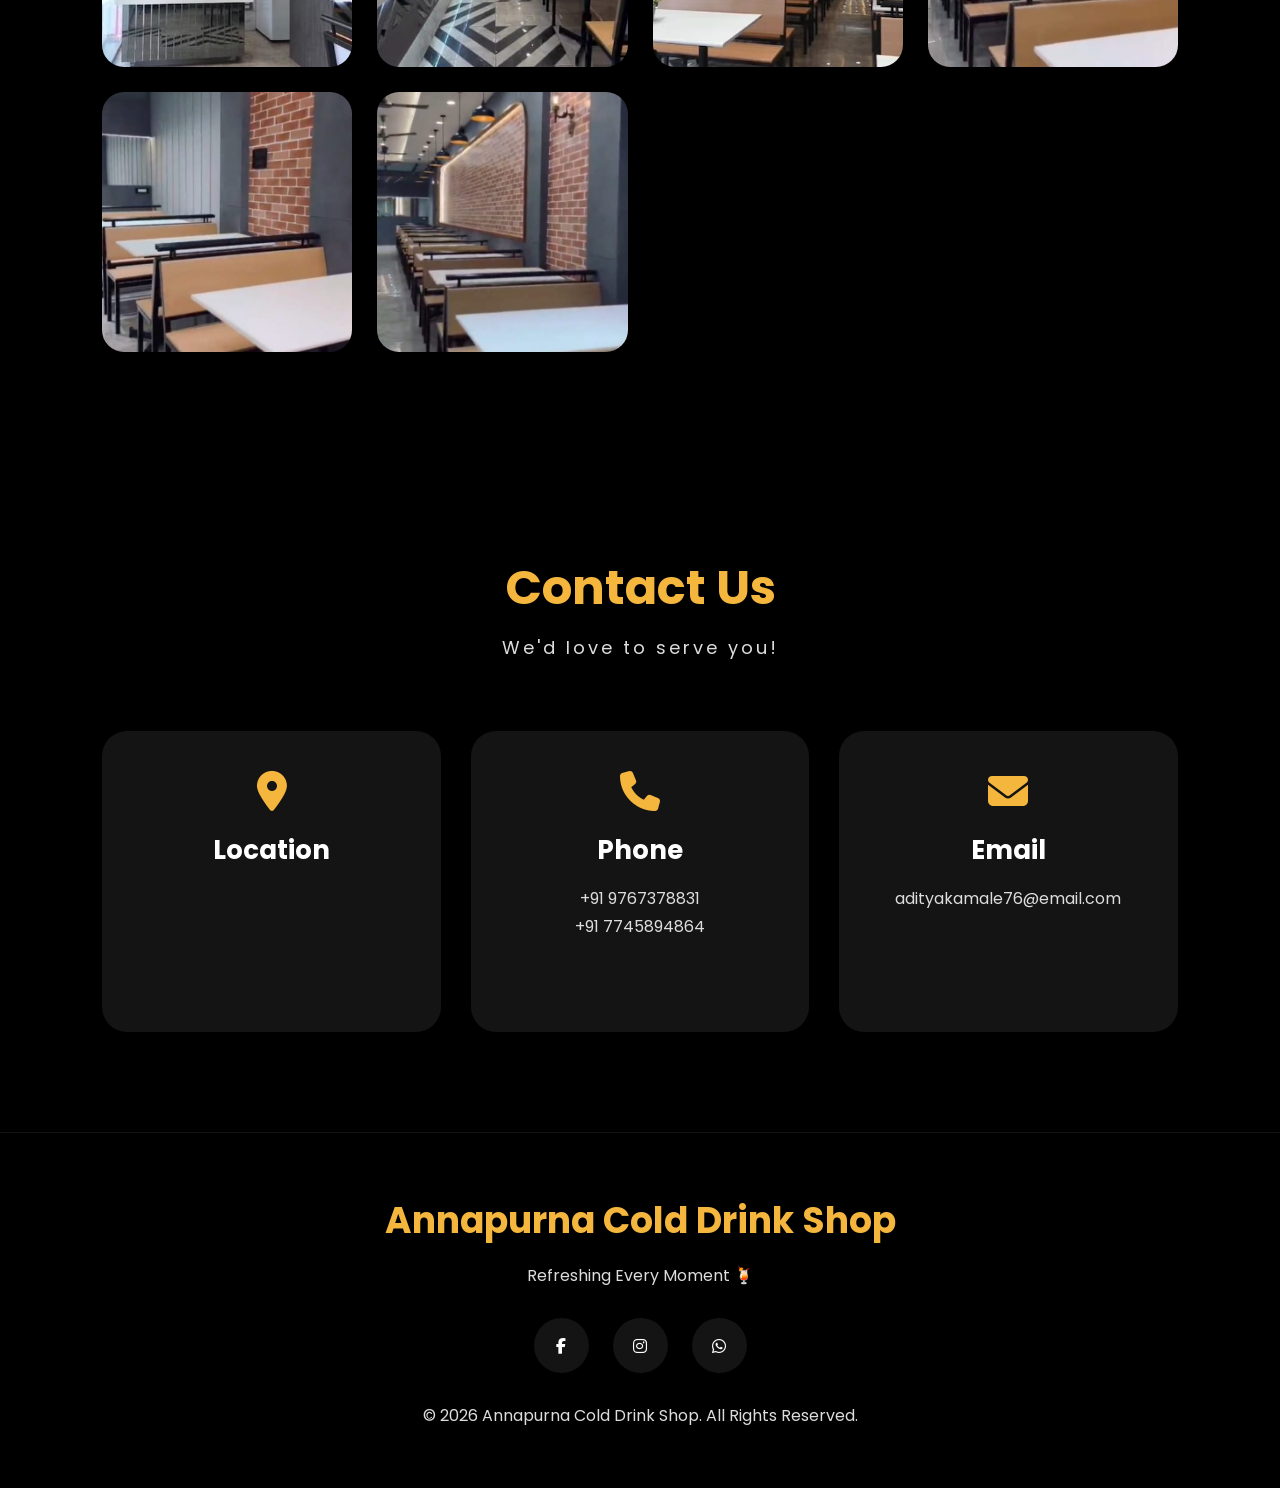
==== commit 9685db7a: "Update index.html" ====
--- a/index.html
+++ b/index.html
@@ -54,7 +54,7 @@
 
         <div class="logo">
 
-            <img src="images/logo.png" alt="Logo">
+            <img src="images/logo.jpeg" alt="Logo">
 
             <div class="logo-text">
 
@@ -66,21 +66,23 @@
 
         </div>
 
+        <button class="menu-btn" aria-label="Toggle menu"><i class="fa fa-bars"></i></button>
+
         <nav>
 
-            <ul>
-
-                <li><a href="#" class="active">Home</a></li>
-
-                <li><a href="#menu">Menu</a></li>
-
-                <li><a href="#special">Specials</a></li>
-
-                <li><a href="#about">About</a></li>
-
-                <li><a href="#gallery">Gallery</a></li>
-
-                <li><a href="#contact">Contact</a></li>
+            <ul class="nav-links">
+
+                <li><a href="#" class="active"><i class="fa-solid fa-house"></i><span>Home</span></a></li>
+
+                <li><a href="#menu"><i class="fa-solid fa-list"></i><span>Menu</span></a></li>
+
+                <li><a href="#special"><i class="fa-solid fa-star"></i><span>Specials</span></a></li>
+
+                <li><a href="#about"><i class="fa-solid fa-circle-info"></i><span>About</span></a></li>
+
+                <li><a href="#gallery"><i class="fa-solid fa-image"></i><span>Gallery</span></a></li>
+
+                <li><a href="#contact"><i class="fa-solid fa-phone"></i><span>Contact</span></a></li>
 
             </ul>
 
@@ -671,4 +673,4 @@
 
 </body>
 
-</html>+</html>
--- a/menu1.css
+++ b/menu1.css
@@ -2,759 +2,585 @@
             GOOGLE FONT & RESET
 ==========================================*/
 
-*{
-    margin:0;
-    padding:0;
-    box-sizing:border-box;
-    scroll-behavior:smooth;
-}
-
-body{
-
-    font-family:'Poppins',sans-serif;
-    background:#000;
-    color:#fff;
-    overflow-x:hidden;
-
-}
-
-:root{
-
-    --gold:#f4b63d;
-    --white:#ffffff;
-    --glass:rgba(255,255,255,.08);
-
+* {
+    margin: 0;
+    padding: 0;
+    box-sizing: border-box;
+    scroll-behavior: smooth;
+}
+
+:root {
+    --gold: #f4b63d;
+    --gold-hover: #ff9800;
+    --accent-orange: #ff9800;
+    --warm-gold: #f5a623;
+    --white: #ffffff;
+    --dark-white: #eae5dc;
+    --dark-text: #1a1a1a;
+    --beige-bg: #e9e1d3;
+    --black-bg: #000000;
+    --nav-bg: rgba(0, 0, 0, 0.75);
+    --nav-border: rgba(233, 225, 211, 0.22);
+    --glass: rgba(255, 255, 255, .08);
+}
+
+body {
+    font-family: 'Poppins', sans-serif;
+    background: var(--black-bg);
+    color: var(--white);
+    overflow-x: hidden;
 }
 
 /*==========================================
             BACKGROUND
 ==========================================*/
 
-.background{
-
-    position:fixed;
-    inset:0;
-
-    background:url("images/hero-bg.jpg")
-    center center/cover no-repeat;
-
-    z-index:-3;
-
-    animation:zoomBg 18s ease-in-out infinite alternate;
-
-}
-
-.overlay{
-
-    position:fixed;
-    inset:0;
-
-    background:linear-gradient(
+.background {
+    position: fixed;
+    inset: 0;
+    background: url("images/hero-bg.jpg") center center/cover no-repeat;
+    z-index: -3;
+    animation: zoomBg 18s ease-in-out infinite alternate;
+}
+
+.overlay {
+    position: fixed;
+    inset: 0;
+    background: linear-gradient(
         90deg,
         rgba(0,0,0,.82),
         rgba(0,0,0,.55),
         rgba(0,0,0,.35)
     );
-
-    z-index:-2;
-
-}
-
-@keyframes zoomBg{
-
-    from{
-
-        transform:scale(1);
-
-    }
-
-    to{
-
-        transform:scale(1.08);
-
-    }
-
+    z-index: -2;
+}
+
+@keyframes zoomBg {
+    from {
+        transform: scale(1);
+    }
+    to {
+        transform: scale(1.08);
+    }
 }
 
 /*==========================================
             FLOATING PARTICLES
 ==========================================*/
 
-.particles{
-
-    position:fixed;
-    inset:0;
-    pointer-events:none;
-    overflow:hidden;
-
-}
-
-.particles span{
-
-    position:absolute;
-
-    width:10px;
-    height:10px;
-
-    background:var(--gold);
-
-    border-radius:50%;
-
-    opacity:.5;
-
-    animation:float 15s linear infinite;
-
-}
-
-.particles span:nth-child(1){
-
-left:10%;
-animation-duration:10s;
-
-}
-
-.particles span:nth-child(2){
-
-left:25%;
-animation-duration:15s;
-
-}
-
-.particles span:nth-child(3){
-
-left:40%;
-animation-duration:12s;
-
-}
-
-.particles span:nth-child(4){
-
-left:60%;
-animation-duration:18s;
-
-}
-
-.particles span:nth-child(5){
-
-left:75%;
-animation-duration:11s;
-
-}
-
-.particles span:nth-child(6){
-
-left:88%;
-animation-duration:16s;
-
-}
-
-.particles span:nth-child(7){
-
-left:95%;
-animation-duration:13s;
-
-}
-
-@keyframes float{
-
-0%{
-
-transform:translateY(110vh) scale(.5);
-opacity:0;
-
-}
-
-20%{
-
-opacity:.6;
-
-}
-
-100%{
-
-transform:translateY(-20vh) scale(1.6);
-opacity:0;
-
-}
-
+.particles {
+    position: fixed;
+    inset: 0;
+    pointer-events: none;
+    overflow: hidden;
+}
+
+.particles span {
+    position: absolute;
+    width: 10px;
+    height: 10px;
+    background: var(--gold);
+    border-radius: 50%;
+    opacity: .5;
+    animation: float 15s linear infinite;
+}
+
+.particles span:nth-child(1) { left: 10%; animation-duration: 10s; }
+.particles span:nth-child(2) { left: 25%; animation-duration: 15s; }
+.particles span:nth-child(3) { left: 40%; animation-duration: 12s; }
+.particles span:nth-child(4) { left: 60%; animation-duration: 18s; }
+.particles span:nth-child(5) { left: 75%; animation-duration: 11s; }
+.particles span:nth-child(6) { left: 88%; animation-duration: 16s; }
+.particles span:nth-child(7) { left: 95%; animation-duration: 13s; }
+
+@keyframes float {
+    0% {
+        transform: translateY(110vh) scale(.5);
+        opacity: 0;
+    }
+    20% {
+        opacity: .6;
+    }
+    100% {
+        transform: translateY(-20vh) scale(1.6);
+        opacity: 0;
+    }
 }
 
 /*==========================================
             NAVBAR
 ==========================================*/
 
-.navbar{
-
-position:fixed;
-
-top:0;
-left:0;
-
-width:100%;
-height:90px;
-
-display:flex;
-
-justify-content:space-between;
-
-align-items:center;
-
-padding:0 70px;
-
-background:rgba(0,0,0,.30);
-
-backdrop-filter:blur(15px);
-
-border-bottom:1px solid rgba(255,255,255,.08);
-
-z-index:9999;
-
-}
-
-.logo{
-
-display:flex;
-
-align-items:center;
-
-gap:15px;
-
-}
-
-.logo img{
-
-width:60px;
-
-}
-
-.logo-text h2{
-
-font-size:28px;
-
-color:var(--gold);
-
-}
-
-.logo-text p{
-
-font-size:13px;
-
-letter-spacing:2px;
-
-color:#ddd;
-
-}
-
-.navbar nav ul{
-
-display:flex;
-
-gap:35px;
-
-list-style:none;
-
-}
-
-.navbar nav ul li a{
-
-text-decoration:none;
-
-color:#fff;
-
-font-size:16px;
-
-font-weight:500;
-
-position:relative;
-
-transition:.3s;
-
-}
-
-.navbar nav ul li a:hover,
-
-.navbar nav ul li a.active{
-
-color:var(--gold);
-
-}
-
-.navbar nav ul li a::after{
-
-content:"";
-
-position:absolute;
-
-bottom:-8px;
-left:0;
-
-width:0;
-height:2px;
-
-background:var(--gold);
-
-transition:.4s;
-
-}
-
-.navbar nav ul li a:hover::after,
-
-.navbar nav ul li a.active::after{
-
-width:100%;
-
-}
-
-.nav-icons{
-
-display:flex;
-
-gap:25px;
-
-}
-
-.nav-icons i{
-
-font-size:20px;
-
-cursor:pointer;
-
-transition:.3s;
-
-}
-
-.nav-icons i:hover{
-
-color:var(--gold);
-
-transform:scale(1.2);
-
-}
-
-/*==========================================
-            HERO SECTION
-==========================================*/
-
-.hero{
-
-min-height:100vh;
-
-padding:130px 8% 60px;
-
-display:flex;
-
-align-items:center;
-
-justify-content:space-between;
-
-gap:60px;
-
-}
-
-.hero-left{
-
-max-width:620px;
-
-animation:fadeLeft 1s ease;
-
-}
-
-.hero-left h4{
-
-font-size:18px;
-
-letter-spacing:4px;
-
-color:var(--gold);
-
-margin-bottom:20px;
-
-}
-
-.hero-left h1{
-
-font-size:78px;
-
-line-height:82px;
-
-font-weight:800;
-
-}
-
-.hero-left h1 span{
-
-display:block;
-
-font-family:'Great Vibes',cursive;
-
-font-size:92px;
-
-font-weight:400;
-
-color:var(--gold);
-
-margin-top:12px;
-
-}
-
-.hero-left p{
-
-margin:35px 0;
-
-font-size:19px;
-
-line-height:34px;
-
-color:#e7e7e7;
-
-}
-
-/*==========================================
-            BUTTONS
-==========================================*/
-
-.hero-buttons{
-
-display:flex;
-
-gap:20px;
-
-margin-top:20px;
-
-}
-
-.explore-btn,
-
-.contact-btn{
-
-padding:16px 32px;
-
-border-radius:40px;
-
-text-decoration:none;
-
-font-weight:600;
-
-transition:.4s;
-
-}
-
-.explore-btn{
-
-background:var(--gold);
-
-color:#111;
-
-}
-
-.contact-btn{
-
-border:2px solid var(--gold);
-
-color:#fff;
-
-}
-
-.explore-btn:hover{
-
-transform:translateY(-5px);
-
-box-shadow:0 12px 30px rgba(244,182,61,.45);
-
-}
-
-.contact-btn:hover{
-
-background:var(--gold);
-
-color:#111;
-
-}
-
-/*==============================
-FEATURES
-==============================*/
-
-.features{
-
-    display:flex;
-    gap:25px;
-    margin-top:55px;
-    flex-wrap:wrap;
-}
-
-.feature{
-
-    width:120px;
-    text-align:center;
-}
-
-.feature i{
-
-    width:65px;
-    height:65px;
-
-    border-radius:50%;
-
-    background:white;
-
-    color:#214c32;
-
-    display:flex;
-    align-items:center;
-    justify-content:center;
-
-    margin:auto;
-
-    font-size:28px;
-
-    box-shadow:0 8px 18px rgba(0,0,0,.08);
-
-    transition:.35s;
-}
-
-.feature:hover i{
-
-    background:#214c32;
-    color:white;
-
-    transform:translateY(-8px);
-}
-
-.feature p{
-
-    margin-top:12px;
-    font-size:14px;
-    font-weight:600;
-}
-
-
-/*==========================================
-            HERO IMAGE
-==========================================*/
-
-.hero-right{
-
-flex:1;
-
-display:flex;
-
-justify-content:center;
-
-position:relative;
-
-}
-
-.hero-right img{
-
-width:420px;
-
-max-width:100%;
-
-animation:drinkFloat 5s ease-in-out infinite;
-
-filter:drop-shadow(0 20px 50px rgba(0,0,0,.45));
-
-}
-
-.circle{
-
-position:absolute;
-
-border-radius:50%;
-
-background:rgba(244,182,61,.15);
-
-filter:blur(20px);
-
-}
-
-.circle.one{
-
-width:220px;
-height:220px;
-top:50px;
-right:80px;
-
-}
-
-.circle.two{
-
-width:140px;
-height:140px;
-bottom:80px;
-left:40px;
-
-}
-
-.circle.three{
-
-width:80px;
-height:80px;
-top:220px;
-left:120px;
-
-}
-
-@keyframes drinkFloat{
-
-0%{
-
-transform:translateY(0);
-
-}
-
-50%{
-
-transform:translateY(-18px);
-
-}
-
-100%{
-
-transform:translateY(0);
-
-}
-
-}
-
-@keyframes fadeLeft{
-
-from{
-
-opacity:0;
-transform:translateX(-70px);
-
-}
-
-to{
-
-opacity:1;
-transform:translateX(0);
-
-}
-
-}
-/*==========================================
-            MENU SECTION
-==========================================*/
-
-.menu-section{
-
-    padding:100px 8%;
-    position:relative;
-
-}
-
-.section-heading{
-
-    text-align:center;
-    margin-bottom:70px;
-
-}
-
-.section-heading h2{
-
-    font-size:48px;
-    color:var(--gold);
-    margin-bottom:10px;
-
-}
-
-.section-heading p{
-
-    color:#ddd;
-    font-size:18px;
-    letter-spacing:3px;
-
-}
-
-/*==========================================
-            MENU GRID
-==========================================*/
-
-.menu-grid{
-
-    display:grid;
-
-    grid-template-columns:repeat(auto-fit,minmax(280px,1fr));
-
-    gap:35px;
-
-}
-
-/*==========================================
-            CARD
-==========================================*/
-.card {
-	
-	
-    position: relative;
-    width: 350px;
-    height: 500px;
-    overflow: hidden;
-    border-radius: 20px;
-    cursor: pointer;
-}
-
-/* Image covers the entire card */
-.card-image {
-    position: absolute;
+.navbar {
+    position: fixed;
     top: 0;
     left: 0;
     width: 100%;
-    height: 100%;
+    height: 90px;
+    display: flex;
+    justify-content: space-between;
+    align-items: center;
+    padding: 0 70px;
+    background: rgba(0, 0, 0, 0.75) !important;
+    backdrop-filter: blur(16px);
+    -webkit-backdrop-filter: blur(16px);
+    border-bottom: 1px solid var(--nav-border);
+    box-shadow: 0 4px 25px rgba(0, 0, 0, 0.5);
+    z-index: 9999;
+}
+
+.navbar.scrolled {
+    background: rgba(0, 0, 0, 0.75) !important;
+    backdrop-filter: blur(16px);
+    -webkit-backdrop-filter: blur(16px);
+    border-bottom: 1px solid var(--nav-border);
+    box-shadow: 0 4px 25px rgba(0, 0, 0, 0.5);
+}
+
+.logo {
+    display: flex;
+    align-items: center;
+    gap: 15px;
+    text-decoration: none;
+}
+
+.logo img {
+    width: 52px;
+    height: 52px;
+    border-radius: 50%;
+    object-fit: cover;
+    border: 2px solid var(--beige-bg);
+    box-shadow: 0 0 12px rgba(233, 225, 211, 0.25);
+    flex-shrink: 0;
+}
+
+.logo-text {
+    display: flex;
+    flex-direction: column;
+    justify-content: center;
+    gap: 2px;
+}
+
+.logo-text h2 {
+    font-size: 26px;
+    font-weight: 700;
+    line-height: 1.15;
+    color: var(--gold);
+    letter-spacing: 0.5px;
+    white-space: nowrap;
+}
+
+.logo-text p {
+    font-size: 12.5px;
+    letter-spacing: 2px;
+    text-transform: uppercase;
+    color: var(--beige-bg);
+    line-height: 1;
+    font-weight: 400;
+}
+
+.nav-links {
+    display: flex;
+    gap: 32px;
+    list-style: none;
+    align-items: center;
+}
+
+.nav-links li a {
+    text-decoration: none;
+    color: var(--dark-white);
+    font-size: 15.5px;
+    font-weight: 500;
+    letter-spacing: 0.3px;
+    position: relative;
+    padding: 8px 6px;
+    transition: color 0.3s ease, transform 0.3s ease;
+    display: flex;
+    align-items: center;
+    gap: 8px;
+    white-space: nowrap;
+}
+
+.nav-links li a i {
+    font-size: 15px;
+    opacity: 0.85;
+    transition: opacity 0.3s ease;
+}
+
+/* Inactive nav links hover to warm gold / orange */
+.nav-links li a:hover,
+.nav-links li a.active {
+    color: var(--gold-hover);
+}
+
+.nav-links li a:hover i,
+.nav-links li a.active i {
+    opacity: 1;
+}
+
+.nav-links li a::after {
+    content: "";
+    position: absolute;
+    bottom: -2px;
+    left: 0;
+    width: 0;
+    height: 2.5px;
+    border-radius: 2px;
+    background: linear-gradient(90deg, var(--gold), var(--accent-orange));
+    transition: width 0.3s cubic-bezier(0.4, 0, 0.2, 1);
+}
+
+.nav-links li a:hover::after,
+.nav-links li a.active::after {
+    width: 100%;
+}
+
+.nav-icons {
+    display: flex;
+    align-items: center;
+    gap: 20px;
+}
+
+.nav-icons i {
+    width: 42px;
+    height: 42px;
+    display: flex;
+    justify-content: center;
+    align-items: center;
+    border-radius: 50%;
+    font-size: 17px;
+    cursor: pointer;
+    color: var(--dark-white);
+    background: rgba(233, 225, 211, 0.08);
+    border: 1px solid rgba(233, 225, 211, 0.18);
+    transition: all 0.3s ease;
+}
+
+.nav-icons i:hover {
+    color: #121212;
+    background: linear-gradient(135deg, var(--gold), var(--accent-orange));
+    border-color: var(--accent-orange);
+    transform: translateY(-2px) scale(1.08);
+    box-shadow: 0 4px 15px rgba(255, 152, 0, 0.4);
+}
+
+.menu-btn {
+    display: none;
+    background: transparent;
+    border: none;
+    color: var(--dark-white);
+    font-size: 24px;
+    cursor: pointer;
+    transition: color 0.3s ease;
+}
+
+.menu-btn:hover {
+    color: var(--gold-hover);
+}
+
+/*==========================================
+            HERO SECTION
+==========================================*/
+
+.hero {
+    min-height: 100vh;
+    padding: 130px 8% 60px;
+    display: flex;
+    align-items: center;
+    justify-content: space-between;
+    gap: 60px;
+}
+
+.hero-left {
+    max-width: 620px;
+    animation: fadeLeft 1s ease;
+}
+
+.hero-left h4 {
+    font-size: 18px;
+    letter-spacing: 4px;
+    color: var(--gold);
+    margin-bottom: 20px;
+}
+
+.hero-left h1 {
+    font-size: 78px;
+    line-height: 82px;
+    font-weight: 800;
+    color: var(--white);
+}
+
+.hero-left h1 span {
+    display: block;
+    font-family: 'Great Vibes', cursive;
+    font-size: 92px;
+    font-weight: 400;
+    color: var(--gold);
+    margin-top: 12px;
+}
+
+.hero-left p {
+    margin: 35px 0;
+    font-size: 19px;
+    line-height: 34px;
+    color: #e7e7e7;
+}
+
+/*==========================================
+            BUTTONS
+==========================================*/
+
+.hero-buttons {
+    display: flex;
+    gap: 20px;
+    margin-top: 20px;
+}
+
+.explore-btn,
+.contact-btn {
+    padding: 16px 32px;
+    border-radius: 40px;
+    text-decoration: none;
+    font-weight: 600;
+    transition: all .4s ease;
+}
+
+.explore-btn {
+    background: var(--gold);
+    color: #111;
+}
+
+.contact-btn {
+    border: 2px solid var(--gold);
+    color: var(--white);
+}
+
+.explore-btn:hover {
+    transform: translateY(-5px);
+    background: var(--gold-hover);
+    color: var(--white);
+    box-shadow: 0 12px 30px rgba(244, 182, 97, 0.45);
+}
+
+.contact-btn:hover {
+    background: var(--gold);
+    color: #111;
+}
+
+/*==========================================
+            FEATURES
+==========================================*/
+
+.features {
+    display: flex;
+    align-items: center;
+    justify-content: center;
+    gap: 24px;
+    margin-top: 55px;
+    flex-wrap: wrap;
+}
+
+.feature {
+    width: 120px;
+    text-align: center;
+}
+
+.feature i {
+    width: 65px;
+    height: 65px;
+    border-radius: 50%;
+    background: var(--white);
+    color: var(--dark-text);
+    display: flex;
+    align-items: center;
+    justify-content: center;
+    margin: auto;
+    font-size: 28px;
+    box-shadow: 0 8px 18px rgba(0,0,0,.08);
+    transition: .35s;
+}
+
+.feature:hover i {
+    background: var(--gold);
+    color: #111;
+    transform: translateY(-8px);
+}
+
+.feature p {
+    margin-top: 12px;
+    font-size: 14px;
+    font-weight: 600;
+    color: var(--white);
+}
+
+/*==========================================
+            HERO IMAGE
+==========================================*/
+
+.hero-right {
+    flex: 1;
+    display: flex;
+    justify-content: center;
+    position: relative;
+}
+
+.hero-right img {
+    width: 420px;
+    max-width: 100%;
+    animation: drinkFloat 5s ease-in-out infinite;
+    filter: drop-shadow(0 20px 50px rgba(0,0,0,.45));
+}
+
+.circle {
+    position: absolute;
+    border-radius: 50%;
+    background: rgba(244,182,61,.15);
+    filter: blur(20px);
+}
+
+.circle.one { width: 220px; height: 220px; top: 50px; right: 80px; }
+.circle.two { width: 140px; height: 140px; bottom: 80px; left: 40px; }
+.circle.three { width: 80px; height: 80px; top: 220px; left: 120px; }
+
+@keyframes drinkFloat {
+    0%, 100% { transform: translateY(0); }
+    50% { transform: translateY(-18px); }
+}
+
+@keyframes fadeLeft {
+    from {
+        opacity: 0;
+        transform: translateX(-70px);
+    }
+    to {
+        opacity: 1;
+        transform: translateX(0);
+    }
+}
+
+/*==========================================
+            MENU SECTION & GRID
+==========================================*/
+
+.menu-section {
+    padding: 100px 8%;
+    position: relative;
+}
+
+.section-heading {
+    text-align: center;
+    margin-bottom: 70px;
+}
+
+.section-heading h2 {
+    font-size: 48px;
+    color: var(--gold);
+    margin-bottom: 10px;
+}
+
+.section-heading p {
+    color: #ddd;
+    font-size: 18px;
+    letter-spacing: 3px;
+}
+
+.menu-grid {
+    display: flex;
+    flex-wrap: wrap;
+    gap: 30px;
+    justify-content: center;
+    align-items: stretch;
+}
+
+/*==========================================
+            CARDS
+==========================================*/
+
+.card {
+    position: relative;
+    width: 100%;
+    max-width: 350px;
+    height: auto;
+    background: rgba(255, 255, 255, .08);
+    backdrop-filter: blur(20px);
+    border: 1px solid rgba(255, 255, 255, .12);
+    border-radius: 25px;
     overflow: hidden;
+    transition: .4s;
+    display: flex;
+    flex-direction: column;
+    text-decoration: none;
+    color: var(--white);
+    opacity: 0;
+    transform: translateY(60px);
+    animation: fadeUp .8s forwards, floatCard 6s ease-in-out infinite;
+}
+
+.card:hover {
+    transform: translateY(-12px);
+    box-shadow: 0 25px 45px rgba(0,0,0,.35);
+    border-color: var(--gold);
+}
+
+.card::before {
+    content: "";
+    position: absolute;
+    inset: 0;
+    border-radius: 25px;
+    padding: 2px;
+    background: linear-gradient(135deg, var(--gold), #ffcc70, var(--gold));
+    -webkit-mask: linear-gradient(#fff 0 0) content-box, linear-gradient(#fff 0 0);
+    -webkit-mask-composite: xor;
+    opacity: 0;
+    transition: .4s;
+}
+
+.card:hover::before {
+    opacity: 1;
+}
+
+.card-image {
+    width: 100%;
+    height: 220px;
+    overflow: hidden;
+    display: block;
 }
 
 .card-image img {
     width: 100%;
     height: 100%;
-    object-fit: cover;   /* Fills the whole card */
-    transition: 0.5s;
-}
-
-/* Hover Animation */
+    object-fit: cover;
+    display: block;
+    transition: transform 0.5s ease;
+}
+
 .card:hover .card-image img {
-    transform: scale(1.1) rotate(-3deg);
-}
-
-/* Dark overlay for readability */
-.card::after {
-    content: "";
-    position: absolute;
-    inset: 0;
-    background: linear-gradient(
-        to top,
-        rgba(0,0,0,0.85),
-        rgba(0,0,0,0.35),
-        rgba(0,0,0,0.1)
-    );
-}
-
-/* Content over image */
+    transform: scale(1.05);
+}
+
 .card-content {
-    position: absolute;
-    bottom: 0;
-    left: 0;
-    width: 100%;
-    padding: 25px;
+    flex: 1;
+    padding: 20px 25px;
+    display: flex;
+    flex-direction: column;
+    justify-content: space-between;
     z-index: 2;
-    color: white;
 }
 
 .card-content h3 {
     font-size: 28px;
     margin-bottom: 10px;
+    color: var(--white);
 }
 
 .card-content p {
-    color: #eee;
-    line-height: 1.6;
+    color: #d6d6d6;
+    line-height: 1.7;
+    min-height: 60px;
 }
 
 .price-row {
-    margin-top: 20px;
+    margin-top: 25px;
     display: flex;
     justify-content: space-between;
     align-items: center;
@@ -762,19 +588,20 @@
 
 .price-row span {
     color: var(--gold);
-    font-size: 30px;
+    font-size: 24px;
     font-weight: bold;
 }
 
 .price-row button {
-    width: 52px;
-    height: 52px;
+    width: 50px;
+    height: 50px;
     border-radius: 50%;
     border: none;
     background: rgba(244,182,61,.15);
     color: var(--gold);
     cursor: pointer;
     transition: .4s;
+    font-size: 18px;
 }
 
 .price-row button:hover {
@@ -783,1038 +610,521 @@
     transform: rotate(180deg);
 }
 
-/*==========================================
-            CARD SHINE
-==========================================*/
-
-.card::before{
-
-content:"";
-
-position:absolute;
-
-top:-120%;
-
-left:-60%;
-
-width:70px;
-
-height:350px;
-
-background:
-
-rgba(255,255,255,.18);
-
-transform:rotate(25deg);
-
-transition:.8s;
-
-}
-
-.card:hover::before{
-
-left:140%;
-
-}
-
-/*==========================================
-            IMAGE GLOW
-==========================================*/
-
-.card:hover img{
-
-filter:
-
-drop-shadow(0 0 12px rgba(244,182,61,.45))
-
-drop-shadow(0 0 28px rgba(244,182,61,.35));
-
-}
-
-/*==========================================
-            GLASS EFFECT
-==========================================*/
-
-.card::after{
-
-content:"";
-
-position:absolute;
-
-inset:0;
-
-pointer-events:none;
-
-border-radius:28px;
-
-background:
-
-linear-gradient(
-
-135deg,
-
-rgba(255,255,255,.12),
-
-transparent,
-
-transparent,
-
-rgba(255,255,255,.05)
-
-);
-
-}
-
-/*==========================================
-            CARD FLOAT
-==========================================*/
-
-.card{
-
-animation:floatCard 6s ease-in-out infinite;
-
-}
-
-.card:nth-child(2){
-
-animation-delay:.3s;
-
-}
-
-.card:nth-child(3){
-
-animation-delay:.6s;
-
-}
-
-.card:nth-child(4){
-
-animation-delay:.9s;
-
-}
-
-.card:nth-child(5){
-
-animation-delay:1.2s;
-
-}
-
-.card:nth-child(6){
-
-animation-delay:1.5s;
-
-}
-
-.card:nth-child(7){
-
-animation-delay:1.8s;
-
-}
-
-.card:nth-child(8){
-
-animation-delay:2.1s;
-
-}
-
-@keyframes floatCard{
-
-0%{
-
-transform:translateY(0);
-
-}
-
-50%{
-
-transform:translateY(-8px);
-
-}
-
-100%{
-
-transform:translateY(0);
-
-}
-
-}
-
-/*==========================================
-            SCROLL ANIMATION
-==========================================*/
-
-.card{
-
-opacity:0;
-
-transform:translateY(60px);
-
-animation:fadeUp .8s forwards;
-
-}
-
-.card:nth-child(1){animation-delay:.2s;}
-.card:nth-child(2){animation-delay:.4s;}
-.card:nth-child(3){animation-delay:.6s;}
-.card:nth-child(4){animation-delay:.8s;}
-.card:nth-child(5){animation-delay:1s;}
-.card:nth-child(6){animation-delay:1.2s;}
-.card:nth-child(7){animation-delay:1.4s;}
-.card:nth-child(8){animation-delay:1.6s;}
-
-@keyframes fadeUp{
-
-from{
-
-opacity:0;
-
-transform:translateY(70px);
-
-}
-
-to{
-
-opacity:1;
-
-transform:translateY(0);
-
-}
-
-}
-
-/*==========================================
-            SECTION BACKGROUND
-==========================================*/
-
-.menu-section::before{
-
-content:"";
-
-position:absolute;
-
-width:400px;
-
-height:400px;
-
-border-radius:50%;
-
-background:rgba(244,182,61,.08);
-
-top:50px;
-
-right:-120px;
-
-filter:blur(90px);
-
-}
-
-.menu-section::after{
-
-content:"";
-
-position:absolute;
-
-width:350px;
-
-height:350px;
-
-border-radius:50%;
-
-background:rgba(255,255,255,.04);
-
-left:-120px;
-
-bottom:0;
-
-filter:blur(90px);
-
-}
+/* Staggered Animations */
+.card:nth-child(1) { animation-delay: .2s; }
+.card:nth-child(2) { animation-delay: .4s; }
+.card:nth-child(3) { animation-delay: .6s; }
+.card:nth-child(4) { animation-delay: .8s; }
+.card:nth-child(5) { animation-delay: 1.0s; }
+.card:nth-child(6) { animation-delay: 1.2s; }
+
+@keyframes floatCard {
+    0%, 100% { transform: translateY(0); }
+    50% { transform: translateY(-8px); }
+}
+
+@keyframes fadeUp {
+    from {
+        opacity: 0;
+        transform: translateY(70px);
+    }
+    to {
+        opacity: 1;
+        transform: translateY(0);
+    }
+}
+
 /*==========================================
             SPECIAL SECTION
 ==========================================*/
 
-.special-section{
-
-    padding:100px 8%;
-
-}
-
-.special-container{
-
-    display:grid;
-
-    grid-template-columns:repeat(auto-fit,minmax(280px,1fr));
-
-    gap:30px;
-
-}
-
-.special-card{
-
-    background:rgba(255,255,255,.08);
-
-    backdrop-filter:blur(16px);
-
-    border-radius:25px;
-
-    padding:35px;
-
-    text-align:center;
-
-    border:1px solid rgba(255,255,255,.1);
-
-    transition:.4s;
-
-}
-
-.special-card:hover{
-
-    transform:translateY(-12px);
-
-    border-color:var(--gold);
-
-    box-shadow:0 15px 40px rgba(244,182,61,.25);
-
-}
-
-.special-card h3{
-
-    color:var(--gold);
-
-    margin-bottom:18px;
-
-    font-size:28px;
-
-}
-
-.special-card p{
-
-    color:#ddd;
-
-    line-height:28px;
-
-}
-
-/*==========================================
-            ABOUT
-==========================================*/
-
-.about-section{
-
-    padding:120px 8%;
-
-    display:flex;
-
-    align-items:center;
-
-    justify-content:space-between;
-
-    gap:70px;
-
-    flex-wrap:wrap;
-
-}
-
-.about-image{
-
-    flex:1;
-
-    text-align:center;
-
-}
-
-.about-image img{
-
-    width:100%;
-
-    max-width:500px;
-
-    border-radius:25px;
-
-    box-shadow:0 20px 50px rgba(0,0,0,.45);
-
-}
-
-.about-content{
-
-    flex:1;
-
-}
-
-.about-content h2{
-
-    font-size:48px;
-
-    color:var(--gold);
-
-    margin-bottom:25px;
-
-}
-
-.about-content p{
-
-    color:#ddd;
-
-    font-size:18px;
-
-    line-height:34px;
-
-    margin-bottom:35px;
-
-}
-
-/*==========================================
-            GALLERY
-==========================================*/
-
-.gallery-section{
-
-    padding:100px 8%;
-
-}
-
-.gallery-grid{
-
-    display:grid;
-
-    grid-template-columns:repeat(auto-fit,minmax(250px,1fr));
-
-    gap:25px;
-
-}
-
-.gallery-grid img{
-
-    width:100%;
-
-    height:260px;
-
-    object-fit:cover;
-
-    border-radius:22px;
-
-    transition:.5s;
-
-    cursor:pointer;
-
-}
-
-.gallery-grid img:hover{
-
-    transform:scale(1.05);
-
-    box-shadow:0 15px 40px rgba(244,182,61,.35);
-
-}
-
-/*==========================================
-            CONTACT
-==========================================*/
-
-.contact-section{
-
-    padding:100px 8%;
-
-}
-
-.contact-box{
-
-    display:grid;
-
-    grid-template-columns:repeat(auto-fit,minmax(250px,1fr));
-
-    gap:30px;
-
-}
-
-.contact-box div{
-
-    background:rgba(255,255,255,.08);
-
-    backdrop-filter:blur(15px);
-
-    border-radius:25px;
-
-    text-align:center;
-
-    padding:40px 30px;
-
-    transition:.4s;
-
-}
-
-.contact-box div:hover{
-
-    transform:translateY(-10px);
-
-}
-
-.contact-box i{
-
-    font-size:40px;
-
-    color:var(--gold);
-
-    margin-bottom:20px;
-
-}
-
-.contact-box h3{
-
-    margin-bottom:15px;
-
-    font-size:26px;
-
-}
-
-.contact-box p{
-
-    color:#ddd;
-
-    line-height:28px;
-
+.special-section {
+    padding: 100px 8%;
+}
+
+.special-container {
+    display: flex;
+    flex-wrap: wrap;
+    gap: 30px;
+    justify-content: center;
+}
+
+.special-card {
+    flex: 1 1 280px;
+    background: rgba(255, 255, 255, .08);
+    backdrop-filter: blur(16px);
+    border-radius: 25px;
+    padding: 35px;
+    text-align: center;
+    border: 1px solid rgba(255, 255, 255, .1);
+    transition: .4s;
+}
+
+.special-card:hover {
+    transform: translateY(-12px);
+    border-color: var(--gold);
+    box-shadow: 0 15px 40px rgba(244, 182, 61, .25);
+}
+
+.special-card h3 {
+    color: var(--gold);
+    margin-bottom: 18px;
+    font-size: 28px;
+}
+
+.special-card p {
+    color: #ddd;
+    line-height: 28px;
+}
+
+/*==========================================
+            ABOUT SECTION
+==========================================*/
+
+.about-section {
+    padding: 120px 8%;
+    display: flex;
+    align-items: center;
+    justify-content: space-between;
+    gap: 40px;
+}
+
+.about-image {
+    flex: 1;
+    text-align: center;
+}
+
+.about-image img {
+    width: 100%;
+    max-width: 500px;
+    border-radius: 25px;
+    box-shadow: 0 20px 50px rgba(0,0,0,.45);
+}
+
+.about-content {
+    flex: 1;
+}
+
+.about-content h2 {
+    font-size: 48px;
+    color: var(--gold);
+    margin-bottom: 25px;
+}
+
+.about-content p {
+    color: #ddd;
+    font-size: 18px;
+    line-height: 34px;
+    margin-bottom: 35px;
+}
+
+/*==========================================
+            GALLERY SECTION
+==========================================*/
+
+.gallery-section {
+    padding: 100px 8%;
+}
+
+.gallery-grid {
+    display: grid;
+    grid-template-columns: repeat(auto-fit, minmax(220px, 1fr));
+    gap: 25px;
+}
+
+.gallery-grid img {
+    width: 100%;
+    height: 260px;
+    object-fit: cover;
+    border-radius: 22px;
+    transition: .5s;
+    cursor: pointer;
+}
+
+.gallery-grid img:hover {
+    transform: scale(1.05);
+    box-shadow: 0 15px 40px rgba(244, 182, 61, .35);
+}
+
+/*==========================================
+            CONTACT SECTION
+==========================================*/
+
+.contact-section {
+    padding: 100px 8%;
+}
+
+.contact-box {
+    display: grid;
+    grid-template-columns: repeat(auto-fit, minmax(250px, 1fr));
+    gap: 30px;
+}
+
+.contact-box div {
+    background: rgba(255, 255, 255, .08);
+    backdrop-filter: blur(15px);
+    border-radius: 25px;
+    text-align: center;
+    padding: 40px 30px;
+    transition: .4s;
+}
+
+.contact-box div:hover {
+    transform: translateY(-10px);
+}
+
+.contact-box i {
+    font-size: 40px;
+    color: var(--gold);
+    margin-bottom: 20px;
+}
+
+.contact-box h3 {
+    margin-bottom: 15px;
+    font-size: 26px;
+}
+
+.contact-box p {
+    color: #ddd;
+    line-height: 28px;
 }
 
 /*==========================================
             FOOTER
 ==========================================*/
 
-footer{
-
-    padding:60px 8%;
-
-    text-align:center;
-
-    background:rgba(0,0,0,.45);
-
-    backdrop-filter:blur(15px);
-
-    border-top:1px solid rgba(255,255,255,.08);
-
-}
-
-footer h2{
-
-    color:var(--gold);
-
-    font-size:36px;
-
-    margin-bottom:15px;
-
-}
-
-footer p{
-
-    color:#ddd;
-
-    margin-top:10px;
-
-}
-
-.footer-social{
-
-    margin:30px 0;
-
-}
-
-.footer-social a{
-
-    display:inline-flex;
-
-    width:55px;
-
-    height:55px;
-
-    border-radius:50%;
-
-    justify-content:center;
-
-    align-items:center;
-
-    margin:0 10px;
-
-    text-decoration:none;
-
-    background:rgba(255,255,255,.08);
-
-    color:#fff;
-
-    transition:.4s;
-
-}
-
-.footer-social a:hover{
-
-    background:var(--gold);
-
-    color:#111;
-
-    transform:translateY(-8px);
-
+footer {
+    padding: 60px 8%;
+    text-align: center;
+    background: rgba(0, 0, 0, .65);
+    backdrop-filter: blur(15px);
+    border-top: 1px solid rgba(255, 255, 255, .08);
+}
+
+footer h2 {
+    color: var(--gold);
+    font-size: 36px;
+    margin-bottom: 15px;
+}
+
+footer p {
+    color: #ddd;
+    margin-top: 10px;
+}
+
+.footer-social {
+    margin: 30px 0;
+}
+
+.footer-social a {
+    display: inline-flex;
+    width: 55px;
+    height: 55px;
+    border-radius: 50%;
+    justify-content: center;
+    align-items: center;
+    margin: 0 10px;
+    text-decoration: none;
+    background: rgba(255, 255, 255, .08);
+    color: var(--white);
+    transition: .4s;
+}
+
+.footer-social a:hover {
+    background: var(--gold);
+    color: #111;
+    transform: translateY(-8px);
 }
 
 /*==========================================
             SCROLLBAR
 ==========================================*/
 
-::-webkit-scrollbar{
-
-    width:10px;
-
-}
-
-::-webkit-scrollbar-thumb{
-
-    background:var(--gold);
-
-    border-radius:20px;
-
-}
-
-::-webkit-scrollbar-track{
-
-    background:#111;
-
-}
-
-/*==========================================
-            RESPONSIVE
-==========================================*/
-
-@media(max-width:1200px){
-
-.hero{
-
-    flex-direction:column;
-
-    text-align:center;
-
-}
-
-.hero-left{
-
-    max-width:100%;
-
-}
-
-.hero-right{
-
-    margin-top:40px;
-
-}
-
-}
-
-@media(max-width:992px){
-
-.navbar{
-
-    padding:20px;
-
-    flex-direction:column;
-
-    height:auto;
-
-}
-
-.navbar nav ul{
-
-    flex-wrap:wrap;
-
-    justify-content:center;
-
-    gap:20px;
-
-    margin:20px 0;
-
-}
-
-.hero{
-
-    padding-top:170px;
-
-}
-
-.section-heading h2{
-
-    font-size:40px;
-
-}
-
-.about-section{
-
-    flex-direction:column;
-
-}
-
-}
-
-@media(max-width:768px){
-
-.hero-left h1{
-
-    font-size:54px;
-
-    line-height:60px;
-
-}
-
-.hero-left h1 span{
-
-    font-size:64px;
-
-}
-
-.hero-buttons{
-
-    flex-direction:column;
-
-}
-
-.hero-right img{
-
-    width:320px;
-
-}
-
-.menu-grid,
-
-.gallery-grid,
-
-.special-container,
-
-.contact-box{
-
-    grid-template-columns:1fr;
-
-}
-
-}
-
-@media(max-width:480px){
-
-.logo-text h2{
-
-    font-size:22px;
-
-}
-
-.hero{
-
-    padding:160px 20px 70px;
-
-}
-
-.hero-left h1{
-
-    font-size:42px;
-
-    line-height:48px;
-
-}
-
-.hero-left h1 span{
-
-    font-size:50px;
-
-}
-
-.hero-left p{
-
-    font-size:16px;
-
-    line-height:28px;
-
-}
-
-.section-heading h2{
-
-    font-size:32px;
-
-}
-
-.card-content h3{
-
-    font-size:24px;
-
-}
-
-.about-content h2{
-
-    font-size:36px;
-
-}
-
-.about-content p{
-
-    font-size:16px;
-
-}
-
-footer h2{
-
-    font-size:28px;
-
-}
-
-}
-body{
-
-font-family:Poppins,sans-serif;
-
-background:#f5f5f5;
-
-margin:0;
-
-padding:40px;
-
-}
-
-h1{
-
-text-align:center;
-
-margin-bottom:40px;
-
-}
-
-.menu{
-
-display:grid;
-
-grid-template-columns:repeat(auto-fit,minmax(220px,1fr));
-
-gap:30px;
-
-}
-
-.item{
-
-background:#fff;
-
-border-radius:20px;
-
-padding:20px;
-
-text-align:center;
-
-box-shadow:0 10px 20px rgba(0,0,0,.1);
-
-transition:.3s;
-
-}
-
-.item:hover{
-
-transform:translateY(-10px);
-
-}
-
-.item img{
-
-width:140px;
-
-height:180px;
-
-object-fit:contain;
-
-}
-
-.item h3{
-
-margin:10px 0;
-
-}
-
-.item h2{
-
-color:#ff5722;
-
-}
-.card{
-
-    background:rgba(255,255,255,.08);
-
-    backdrop-filter:blur(20px);
-
-    border:1px solid rgba(255,255,255,.12);
-
-    border-radius:25px;
-
-    overflow:hidden;
-
-    transition:.4s;
-
-    display:flex;
-
-    flex-direction:column;
-
-    text-decoration:none;
-
-    color:#fff;
-
-    position:relative;
-
-}
-
-.card:hover{
-
-    transform:translateY(-12px);
-
-    box-shadow:0 25px 45px rgba(0,0,0,.35);
-
-    border-color:#ff9800;
-
-}
-
-/* glowing border */
-
-.card::before{
-
-    content:"";
-
-    position:absolute;
-
-    inset:0;
-
-    border-radius:25px;
-
-    padding:2px;
-
-    background:linear-gradient(135deg,#ff9800,#ffcc70,#ff9800);
-
-    -webkit-mask:
-      linear-gradient(#fff 0 0) content-box,
-      linear-gradient(#fff 0 0);
-
-    -webkit-mask-composite:xor;
-
-    opacity:0;
-
-    transition:.4s;
-
-}
-
-.card:hover::before{
-
-    opacity:1;
-
-}
-
-/* ===========================================
-   CARD IMAGE
-=========================================== */
-
-/*==========================================
-            CARD IMAGE
-==========================================*/
-
-.card-image{
-    width:100%;
-    height:62%;          /* Image takes 70% of card */
-    padding:0;           /* Remove padding */
-    margin:0;
-    overflow:hidden;
-    display:block;
-    background:none;
-}
-
-.card-image img{
-    width:100%;
-    height:100%;
-    object-fit:cover;    /* Cover the entire image area */
-    display:block;
-}
-
-/* Remove image hover animation */
-.card:hover .card-image img{
-    transform:none;
-    filter:none;
-}
-/* ===========================================
-   CARD CONTENT
-=========================================== */
-
-.card-content{
-    height:40%;
-    padding:20px 25px;
-    display:flex;
-    flex-direction:column;
-    justify-content:space-between;
-}
-
-.card-content h3{
-
-    font-size:28px;
-
-    margin-bottom:10px;
-
-    color:#fff;
-
-}
-
-.card-content p{
-
-    color:#d6d6d6;
-
-    line-height:1.7;
-
-    min-height:60px;
-
-}
-
-/* ===========================================
-   PRICE ROW
-=========================================== */
-
-.price-row{
-
-    display:flex;
-
-    justify-content:space-between;
-
-    align-items:center;
-
-    margin-top:25px;
-
-}
-
-.price-row span{
-
-    color:#ffb347;
-
-    font-size:22px;
-
-    font-weight:700;
-
-}
-
-.price-row button{
-
-    width:50px;
-
-    height:50px;
-
-    border:none;
-
-    border-radius:50%;
-
-    background:#ff9800;
-
-    color:#fff;
-
-    cursor:pointer;
-
-    transition:.35s;
-
-    font-size:18px;
-
-}
-
-.price-row button:hover{
-
-    transform:rotate(90deg) scale(1.1);
-
-    background:#ffb347;
-
-}
+::-webkit-scrollbar {
+    width: 10px;
+}
+
+::-webkit-scrollbar-thumb {
+    background: var(--gold);
+    border-radius: 20px;
+}
+
+::-webkit-scrollbar-track {
+    background: #111;
+}
+
+/*==========================================
+            RESPONSIVE MEDIA QUERIES
+==========================================*/
+
+@media (max-width: 992px) {
+    .navbar {
+        padding: 0 22px;
+        height: 76px;
+        gap: 12px;
+    }
+
+    .logo {
+        gap: 12px;
+        order: 1;
+        min-width: 0;
+        flex-shrink: 1;
+    }
+
+    .logo img {
+        width: 46px;
+        height: 46px;
+    }
+
+    .logo-text {
+        gap: 1px;
+    }
+
+    .logo-text h2 {
+        font-size: 21px;
+        letter-spacing: 0.3px;
+    }
+
+    .logo-text p {
+        font-size: 11px;
+        letter-spacing: 1.5px;
+    }
+
+    .nav-icons {
+        order: 2;
+        margin-left: auto;
+        gap: 10px;
+    }
+
+    .nav-icons i {
+        width: 38px;
+        height: 38px;
+        font-size: 15px;
+    }
+
+    .menu-btn {
+        display: flex;
+        align-items: center;
+        justify-content: center;
+        width: 40px;
+        height: 40px;
+        background: rgba(233, 225, 211, 0.08);
+        border: 1px solid rgba(233, 225, 211, 0.18);
+        border-radius: 10px;
+        color: var(--dark-white);
+        font-size: 19px;
+        cursor: pointer;
+        transition: all 0.3s ease;
+        order: 3;
+    }
+
+    .menu-btn:hover {
+        color: #121212;
+        background: linear-gradient(135deg, var(--gold), var(--accent-orange));
+        border-color: var(--accent-orange);
+    }
+
+    .nav-links {
+        position: fixed;
+        inset: 0;
+        width: 100%;
+        height: 100vh;
+        background: linear-gradient(180deg, rgba(8, 8, 8, 0.98) 0%, rgba(18, 18, 18, 0.96) 100%);
+        backdrop-filter: blur(20px);
+        -webkit-backdrop-filter: blur(20px);
+        border-bottom: 2px solid var(--beige-bg);
+        flex-direction: column;
+        justify-content: flex-start;
+        align-items: center;
+        gap: 14px;
+        padding-top: 100px;
+        padding-bottom: 40px;
+        padding-left: 20px;
+        padding-right: 20px;
+        transform: translateY(-100%);
+        transition: transform .35s cubic-bezier(.2, .9, .3, 1);
+        z-index: 10000;
+        overflow-y: auto;
+    }
+
+    .nav-links.active {
+        transform: translateY(0);
+    }
+
+    .nav-links li {
+        width: 100%;
+        max-width: 320px;
+    }
+
+    .nav-links li a {
+        font-size: 17px;
+        font-weight: 500;
+        letter-spacing: 0.4px;
+        color: var(--dark-white);
+        padding: 12px 20px;
+        border-radius: 12px;
+        background: rgba(233, 225, 211, 0.05);
+        border: 1px solid rgba(233, 225, 211, 0.1);
+        display: flex;
+        align-items: center;
+        justify-content: center;
+        gap: 12px;
+        width: 100%;
+    }
+
+    .nav-links li a:hover,
+    .nav-links li a.active {
+        color: var(--gold-hover);
+        background: rgba(255, 152, 0, 0.15);
+        border-color: rgba(255, 152, 0, 0.35);
+        transform: scale(1.02);
+    }
+
+    .hero {
+        flex-direction: column;
+        text-align: center;
+        padding-top: 170px;
+    }
+
+    .hero-left {
+        max-width: 100%;
+    }
+
+    .about-section {
+        flex-direction: column;
+        align-items: center;
+        text-align: center;
+    }
+}
+
+@media (max-width: 768px) {
+    .navbar {
+        padding: 0 16px;
+        height: 72px;
+    }
+
+    .logo {
+        gap: 10px;
+    }
+
+    .logo img {
+        width: 42px;
+        height: 42px;
+    }
+
+    .logo-text h2 {
+        font-size: 19px;
+        letter-spacing: 0.3px;
+    }
+
+    .logo-text p {
+        font-size: 10px;
+        letter-spacing: 1.2px;
+    }
+
+    .nav-icons {
+        gap: 8px;
+    }
+
+    .nav-icons i {
+        width: 35px;
+        height: 35px;
+        font-size: 14px;
+    }
+
+    .menu-btn {
+        width: 36px;
+        height: 36px;
+        font-size: 18px;
+    }
+
+    .hero-left h1 {
+        font-size: 54px;
+        line-height: 60px;
+    }
+
+    .hero-left h1 span {
+        font-size: 64px;
+    }
+
+    .hero-buttons {
+        flex-direction: column;
+    }
+
+    .hero-right img {
+        width: 320px;
+    }
+}
+
+@media (max-width: 480px) {
+    body {
+        padding: 0;
+    }
+
+    .navbar {
+        padding: 0 12px;
+        height: 66px;
+        gap: 8px;
+    }
+
+    .logo {
+        gap: 8px;
+    }
+
+    .logo img {
+        width: 36px;
+        height: 36px;
+    }
+
+    .logo-text h2 {
+        font-size: 15.5px;
+        letter-spacing: 0.2px;
+    }
+
+    .logo-text p {
+        font-size: 9px;
+        letter-spacing: 0.8px;
+    }
+
+    .nav-icons {
+        gap: 6px;
+    }
+
+    .nav-icons i {
+        width: 32px;
+        height: 32px;
+        font-size: 13px;
+    }
+
+    .menu-btn {
+        width: 34px;
+        height: 34px;
+        font-size: 16px;
+    }
+
+    .hero {
+        padding: 140px 20px 60px;
+    }
+
+    .hero-left h1 {
+        font-size: 38px;
+        line-height: 44px;
+    }
+
+    .hero-left h1 span {
+        font-size: 46px;
+    }
+
+    .card {
+        max-width: 100%;
+        animation: none;
+    }
+
+    .card-image {
+        height: 180px;
+    }
+
+    .card-content h3 {
+        font-size: 22px;
+    }
+}
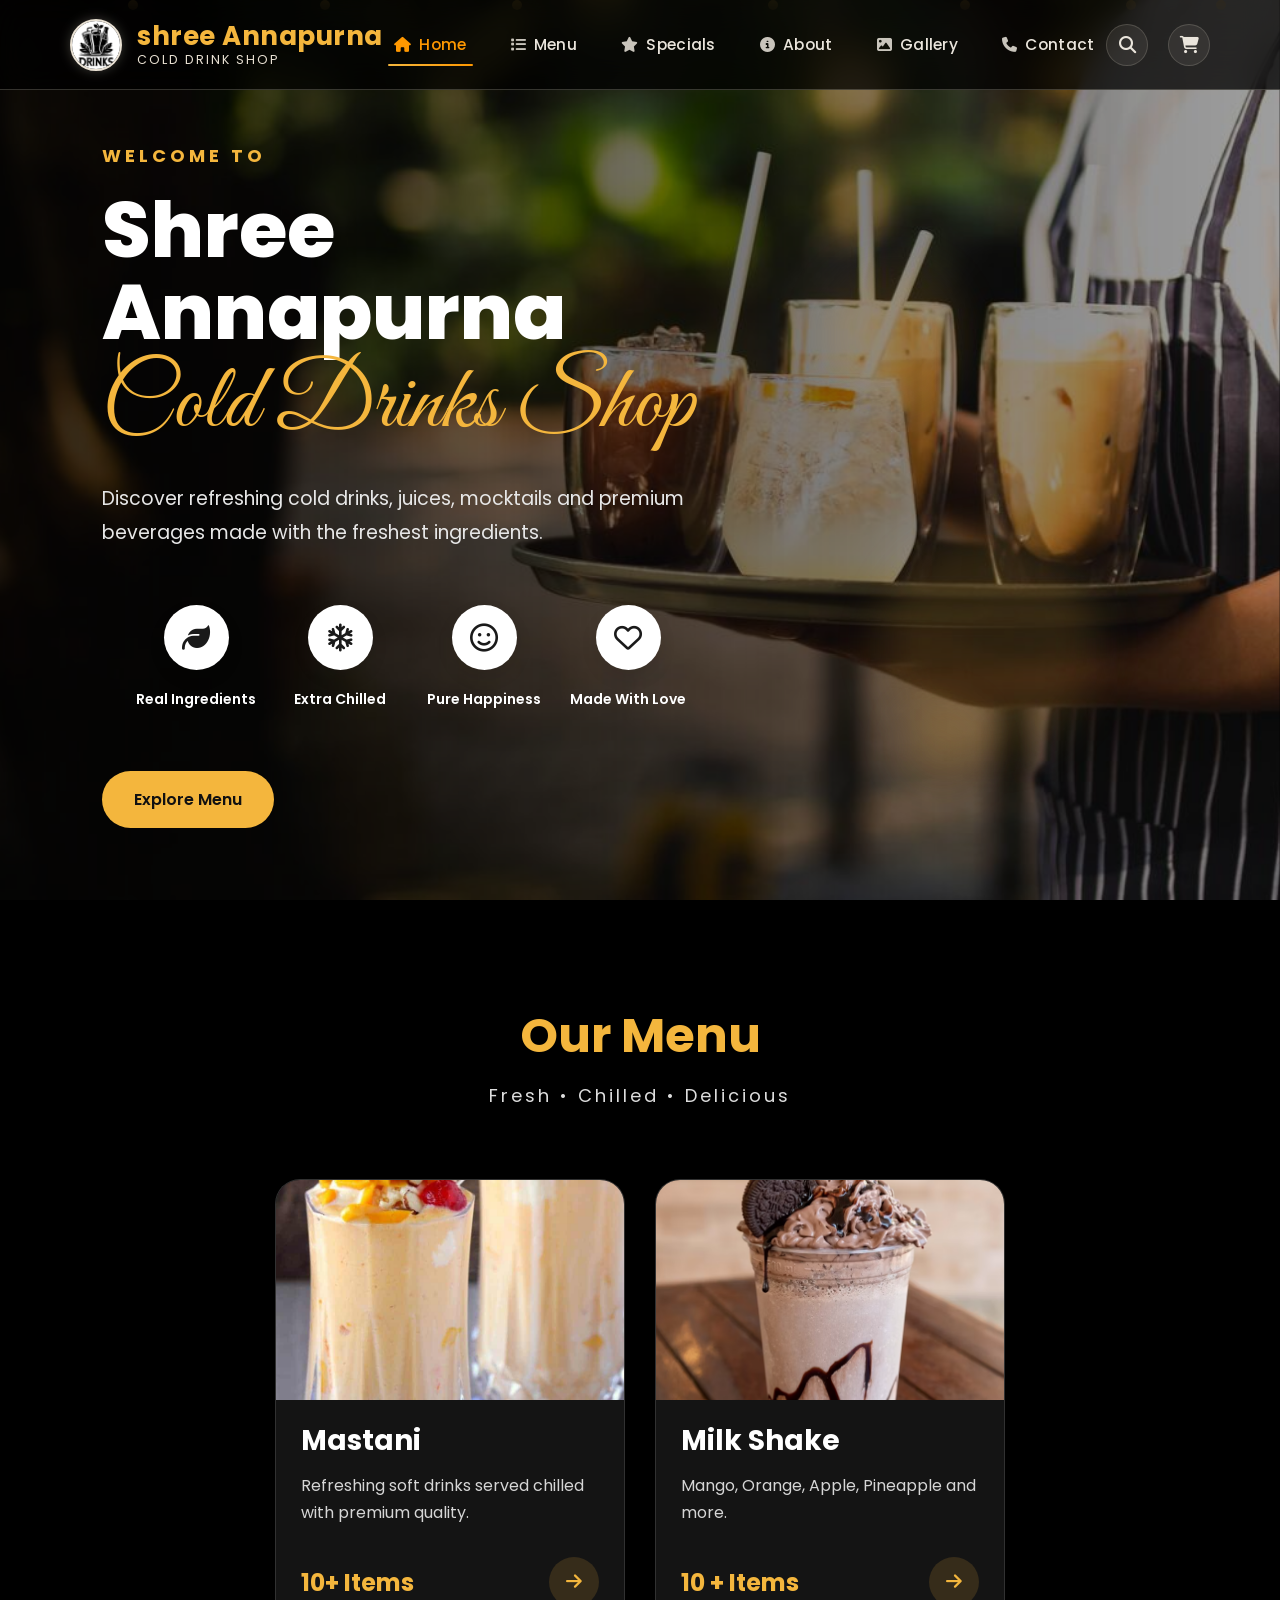
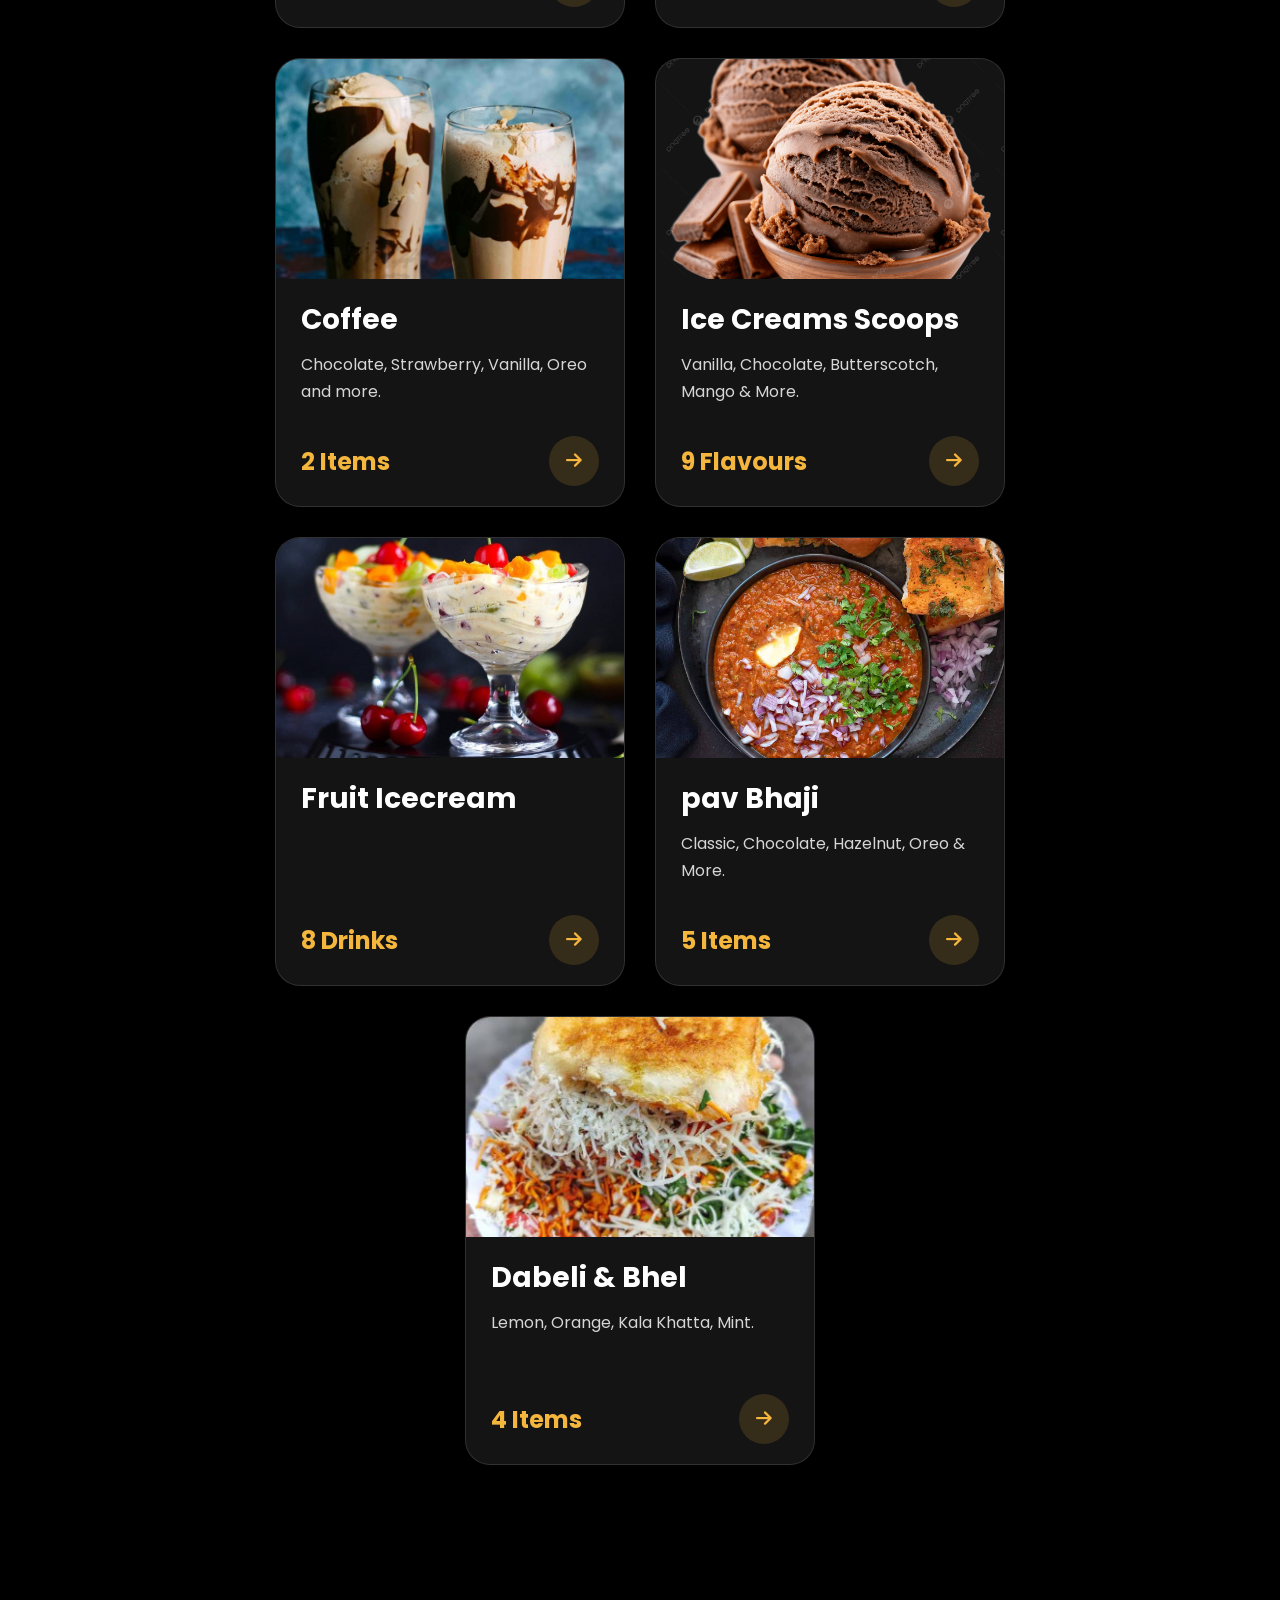
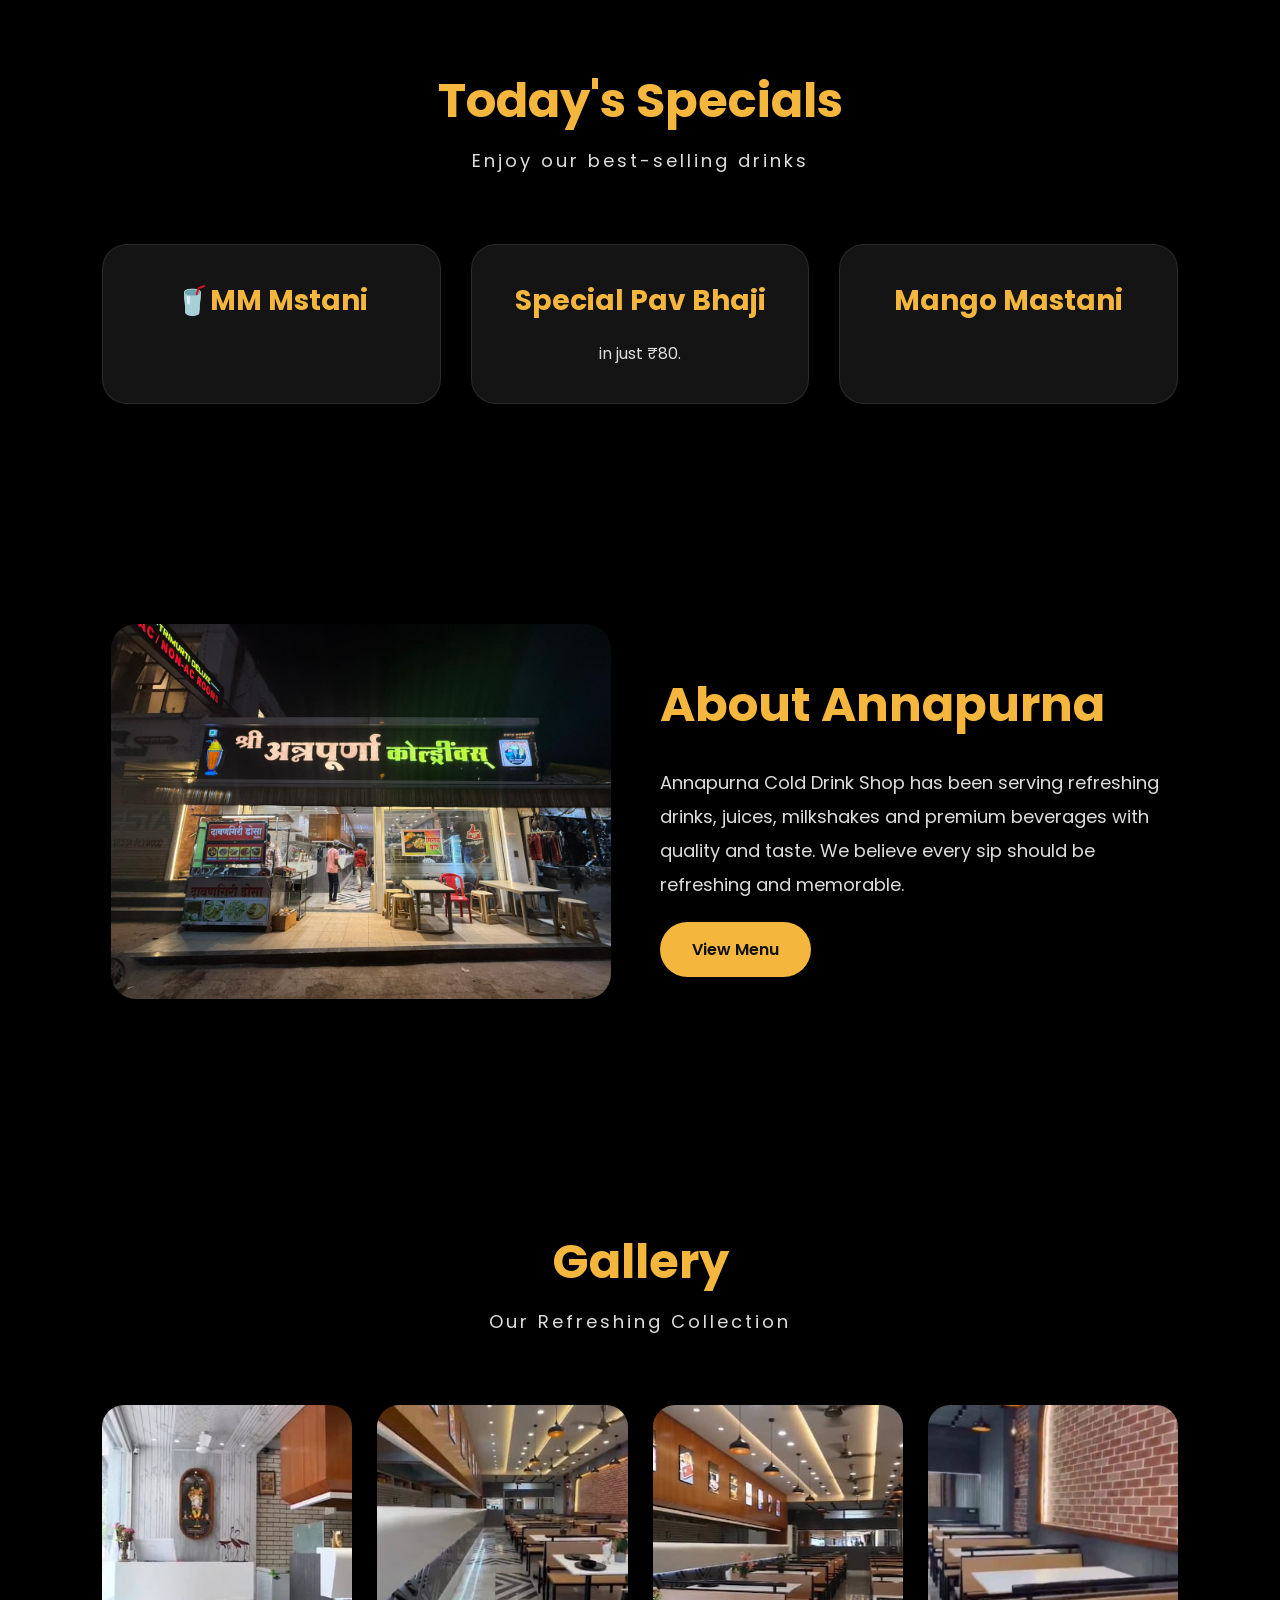
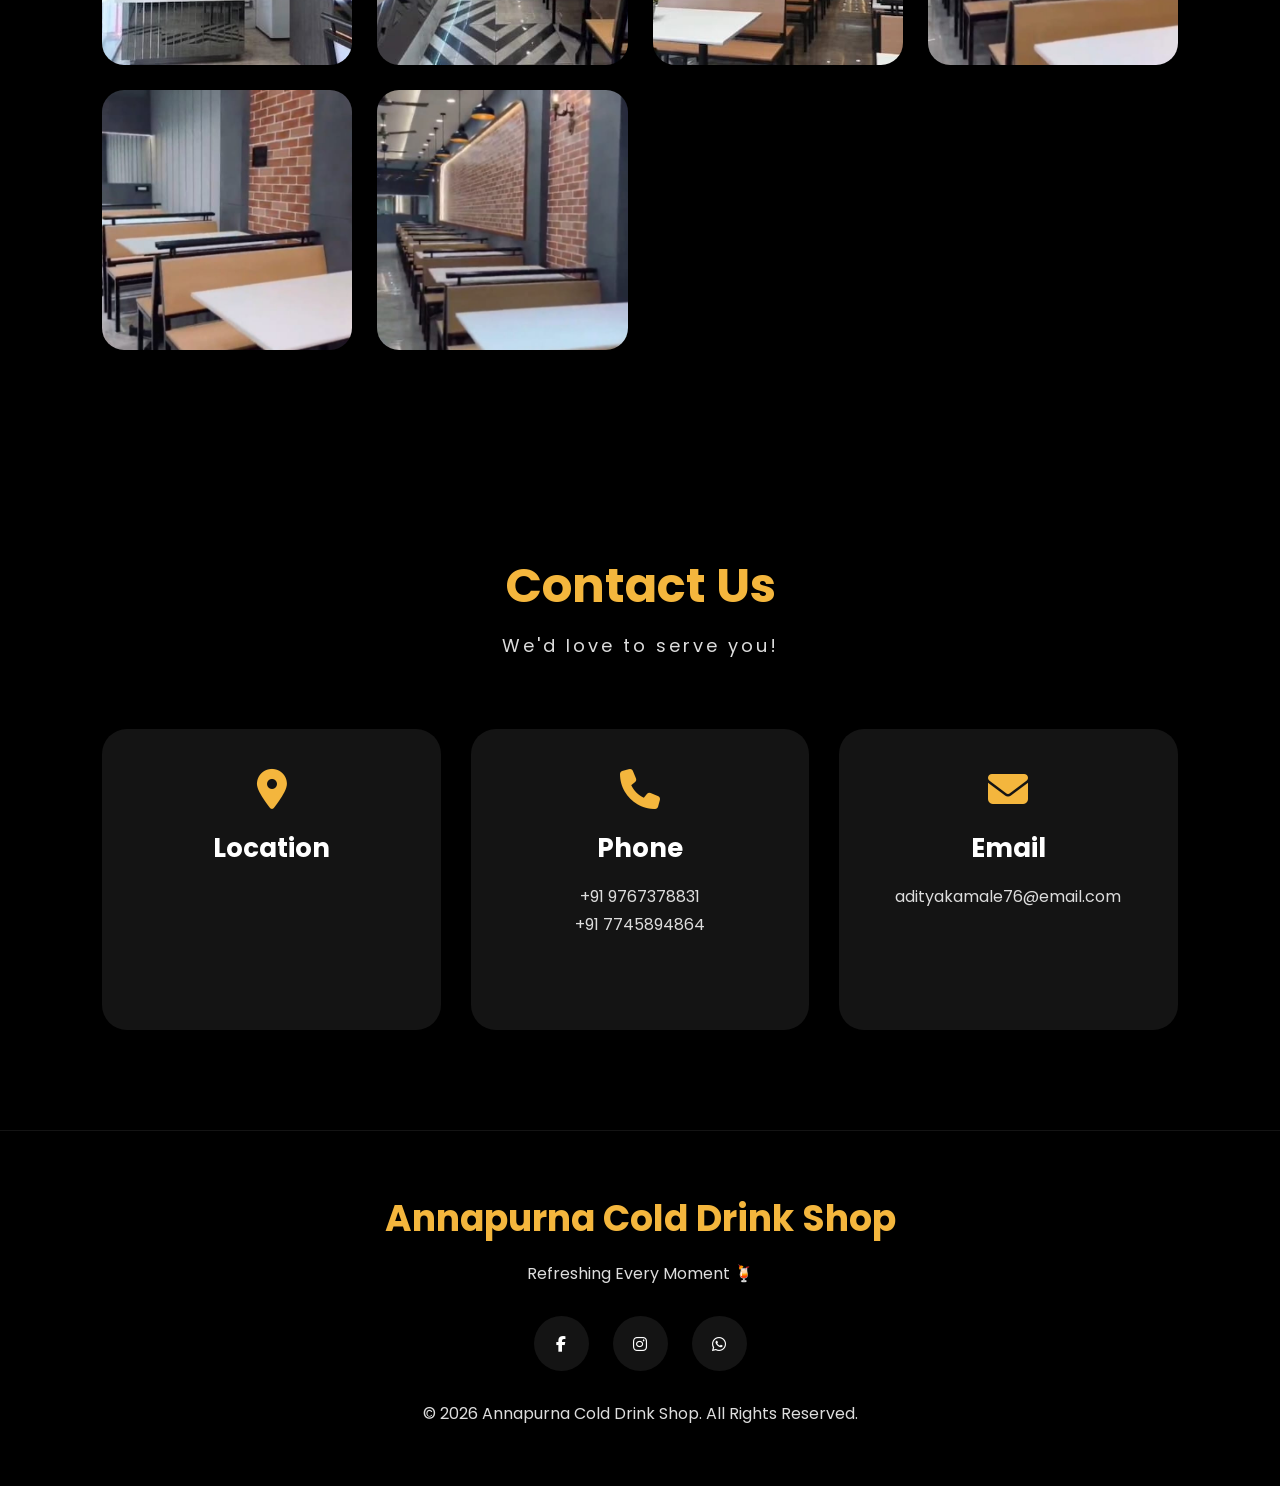
==== commit d12cdcaf: "Update index.html" ====
--- a/index.html
+++ b/index.html
@@ -226,25 +226,21 @@
 
             <a href="mastani.html" class="card">
 
-               <div class="card">
-    <div class="card-image">
-        <img src="images/mastani.jpg" alt="Cold Drink">
-    </div>
-
-    <div class="card-content">
-        <h3>Mastani</h3>
-        <p>Refreshing soft drinks served chilled with premium quality.</p>
-
-        <div class="price-row">
-            <span>10+ Items</span>
-            <button>
-
+                <div class="card-image">
+                    <img src="images/mastani.jpg" alt="Mastani">
+                </div>
+
+                <div class="card-content">
+                    <h3>Mastani</h3>
+                    <p>Refreshing soft drinks served chilled with premium quality.</p>
+
+                    <div class="price-row">
+                        <span>10+ Items</span>
+                        <button>
                             <i class="fa-solid fa-arrow-right"></i>
-
                         </button>
-        </div>
-    </div>
-</div>
+                    </div>
+                </div>
 
             </a>
 
